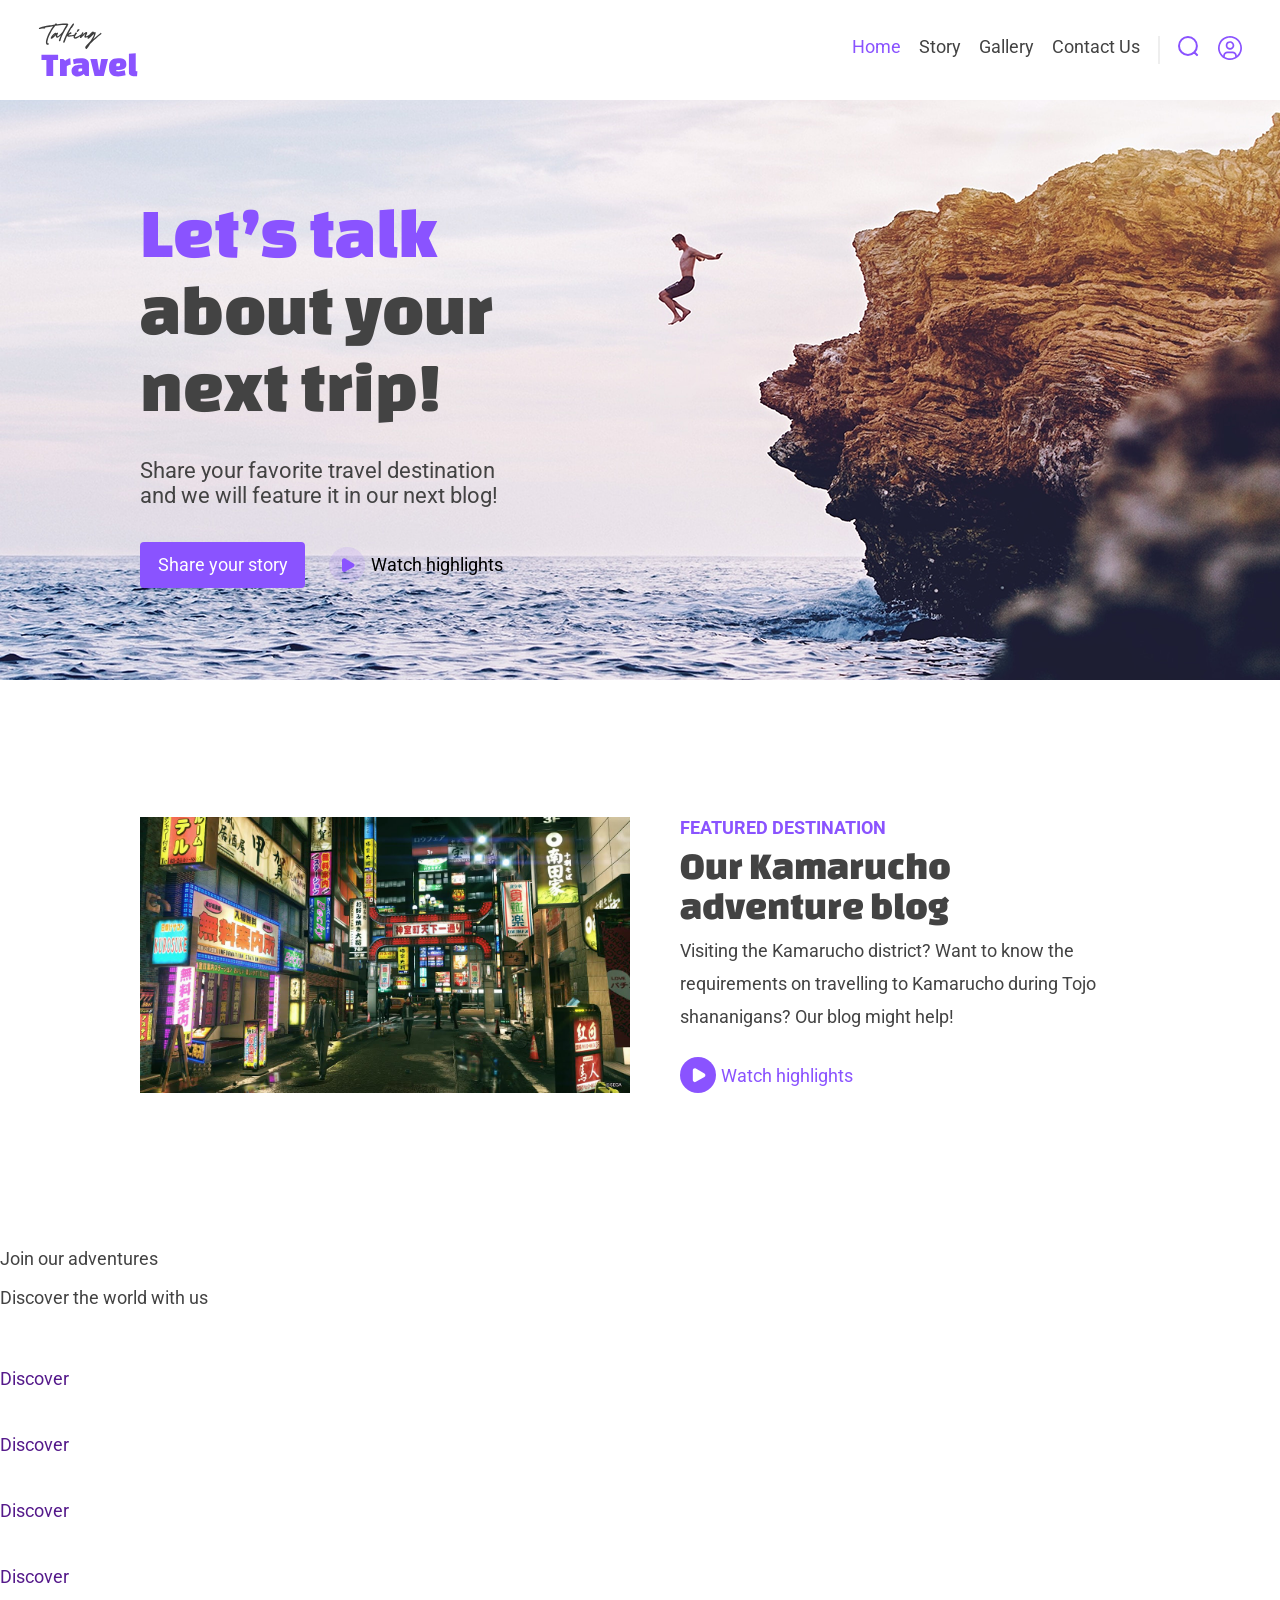
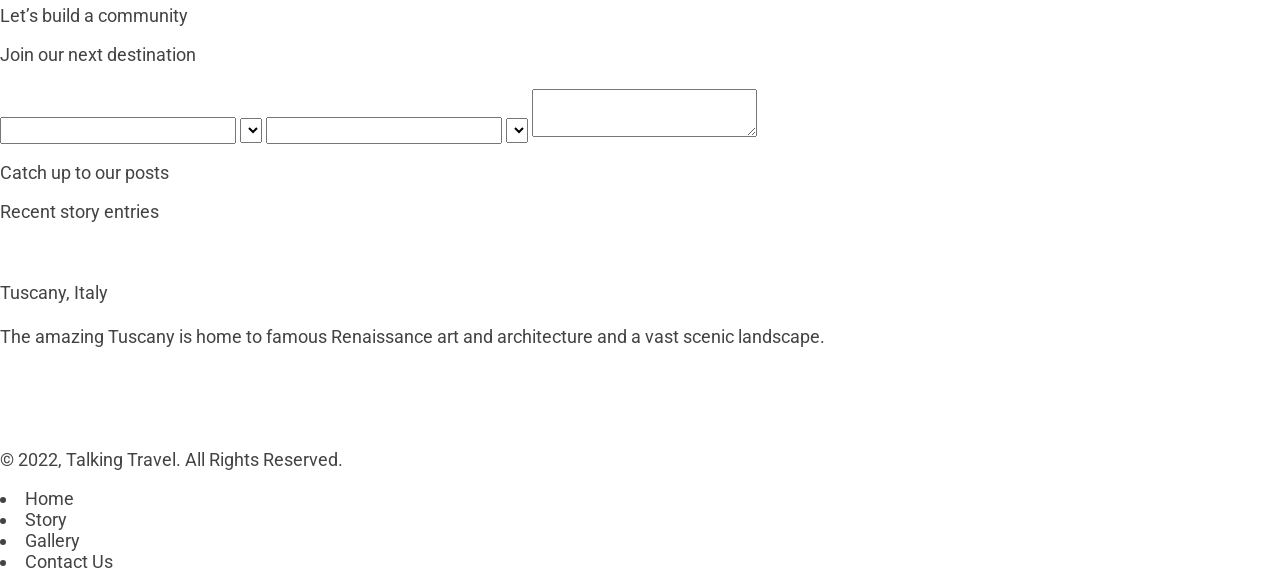
==== Pages/Home/Index.html @ f7076845 "Стилизация блока Featured Destination" ====
<!DOCTYPE html>
<html lang="ru">
<head>
    <meta charset="UTF-8">
    <meta name="viewport" content="width=device-width, initial-scale=1.0">
    <link rel="stylesheet" href="../../Css/fonts.css">
    <link rel="stylesheet" href="../../Css/home.css">
    <link rel="stylesheet" href="../../Css/ui_kit.css">
    <title>Talking Travel</title>
</head>
<body>
    <header class="main_menu">
        <a href="Index.html" class="logo">
            <img src="../../Assets/Img/Header Logo.svg">
        </a>
        <nav>
            <li data-current-page="true"><a>Home</a></li>
            <li><a>Story</a></li>
            <li><a>Gallery</a></li>
            <li><a>Contact Us</a></li>
            <li class="separator"></li>
            <li>
                <a href="">
                    <img src="../../Assets/Img/Header Search Icon.svg">
                </a>
                
            </li>
            <li>
                <a href="">
                    <img src="../../Assets/Img/Header Profile.svg">
                </a>
            </li>
        </nav>
    </header>
    <main>
        <section class="hero">
            <div class="content_container">
                <h1>
                    <span>Let’s talk</span> about your next trip!
                </h1>
                <p>
                    Share your favorite travel destination and we will feature it in our next blog!
                </p>
                <div>
                    <a href="" class = "button">
                        Share your story
                    </a>
                    <a href="../Blog/Blog.html" class="watch_element">
                        <img src="../../Assets/Img/Play Light Purple.svg">
                        Watch highlights
                    </a>
                </div>
            </div>
        </section>
        <section class="information_block"> 
            <div class = "featured_destination_container">
                <img src="../../Assets/Img/Kamarucho Preview.jpg" alt="">
            </div>
            <div class="information_container">
                <div>
                    <div class="block_header">
                        <h3>Featured Destination</h3>
                        <h2>Our Kamarucho adventure blog</h2>
                    </div>
                    <p>Visiting the Kamarucho district? Want to know the requirements on travelling to Kamarucho during Tojo shananigans? Our blog might help! </p>
                </div>
                <a href="../Blog/Blog.html" class="watch_element">
                    <img src="../../Assets/Img/Play Purple.svg">
                        Watch highlights
                </a>
            </div>
        </section>
        <section>
            <h3>Join our adventures</h3>
            <h2>Discover the world with us</h2>
            <div class="discover_cards_section">
                <div class="discover_card">
                    <img src="" alt="">
                    <h4></h4>
                    <a href="">Discover</a>
                </div>
                <div class="discover_card">
                    <img src="" alt="">
                    <h4></h4>
                    <a href="">Discover</a>
                </div>
                <div class="discover_card">
                    <img src="" alt="">
                    <h4></h4>
                    <a href="">Discover</a>
                </div>
                <div class="discover_card">
                    <img src="" alt="">
                    <h4></h4>
                    <a href="">Discover</a>
                </div>
            </div>
        </section>
        <section>
            <h3>Let’s build a community</h3>
            <h2>Join our next destination</h2>
            <form>
                <h4></h4>
                <p></p>
                <input type="text" name="" id="">
                <select name="" id="">
                    <option value=""></option>
                    <option value=""></option>
                    <option value=""></option>
                    <option value=""></option>
                </select>
                <input type="text" name="" id="">
                <select name="" id="">
                    <option value=""></option>
                    <option value=""></option>
                    <option value=""></option>
                    <option value=""></option>
                </select>
                <textarea name="" id=""></textarea>
            </form>
        </section>
        <section>
            <h3>Catch up to our posts</h3>
            <h2>Recent story entries</h2>
            <div>
                <img src="" alt="">
                <div>
                    <div>
                        <h4>Tuscany, Italy</h4>
                        <p>The amazing Tuscany is home to famous Renaissance art and architecture and a vast scenic landscape.</p>
                    </div>
                    <img src="" alt="">
                </div>
            </div>
            <div>
                <img src="" alt="">
                <div>
                    <h4></h4>
                    <p></p>
                </div>
                <div>
                    <h4></h4>
                    <p></p>
                </div>
                <div>
                    <h4></h4>
                    <p></p>
                </div>
                <div>
                    <h4></h4>
                    <p></p>
                </div>
            </div>
        </section>
    </main>
    <footer>
        <p>
            © 2022, Talking Travel. All Rights Reserved.
        </p>
        <nav>
            <li><a>Home</a></li>
            <li><a>Story</a></li>
            <li><a>Gallery</a></li>
            <li><a>Contact Us</a></li>
        </nav>
    </footer>
</body>
</html>
---- Css/fonts.css ----
:root{
    --base-text-size: 1rem;
    --menu-text-size: 0.875rem;
    --hero-big-text-size: 4rem;
    --hero-small-text-size: 1.2rem;
    --big-headers-text-size: 2.16rem;
    --primary-color: #8A53FF;
    --secondary-color: #42277e;
    --text-color: #434343;
}

@font-face {
    font-family: RobotoBold;
    src: url("../Assets/Fonts/Roboto-Bold.ttf");
}

@font-face {
    font-family: Roboto;
    src: url("../Assets/Fonts/Roboto-Regular.ttf");
}

@font-face {
    font-family: ChangaOne;
    src: url("../Assets/Fonts/ChangaOne-Regular.ttf");
}

html{
    font-size: 18px;
    color: var(--text-color)
}

a{
    text-decoration: none;
}

body{
    margin: 0px;
    display: flex;
    flex-direction: column;
    justify-content: center;
}

img{
    border-radius: 8px;
}

*{
    @import url('https://fonts.googleapis.com/css2?family=Roboto:ital,wght@0,100..900;1,100..900&display=swap');
    box-sizing: border-box;
    font-family: Roboto, sans-serif;
    font-weight: 400;
    font-size: var(--base-text-size);
    letter-spacing: 0%;
}

.main_menu{
    font-size: var(--menu-text-size);
    nav {
        li a:hover{
            color:var(--dark-violet-color);
        }
        li[data-current-page="true"]{
            color: var(--primary-color);
        }
    }
}

.block_header{
    text-align: center;
    h3{
        font-family: RobotoBold;
        font-weight: 700;
        color: var(--primary-color);
        margin: 0px;
        text-transform: uppercase;
        letter-spacing: 6%;
    }
    h2{
        font-family: ChangaOne;
        font-size: var(--big-headers-text-size);
        margin: 0px;
        line-height: 40px;
    }
}

.information_container{
    .block_header{
        text-align: left;        
    }
    p{
        line-height: 33px;
        margin: 0px;
    }
}

.hero .content_container{
    h1, h1 span {
        font-family: ChangaOne;
        font-size: var(--hero-big-text-size);
        span{
            color:var(--primary-color);
        }
    }
    p{
        font-size: var(--hero-small-text-size);
    }
}
---- Css/home.css ----
.hero{
    background-image: url("../Assets/Img/hero background image.png");
    background-size: cover;

    .content_container{
        display: flex;
        flex-direction: column;
        justify-content: center;
        height: 580px;
        padding: 40px 120px 40px 140px;
        width: 50%;
        gap: 34px;
        h1, p, div{
            margin: 0px;
        }
        div{
            display: flex;
            flex-direction: row;
            gap: 24px;       
        }
    }
}

.information_block{
    padding: 107px 140px;
    display:  grid;
    grid-template-columns: repeat(2, 1fr);
    gap: 20px;
}

.featured_destination_container{
    img{
        width: 100%;
        height: 100%;
        object-fit: contain;
    }
}

.information_container{
    display: flex;
    flex-direction: column;
    padding: 30px;
    gap: 24px;
    div{
        display: flex;
        flex-direction: column;
        gap: 8px;
    }
}
---- Css/ui_kit.css ----
.button {
    display:flex;
    align-items: center;
    background-color: #8A53FF;
    color: #FFFFFF;
    border-radius: 4px;
    width: 165px;
    justify-content: center;
    height: 46px;
}

.main_menu{
    display: flex; 
    flex-direction: row;
    justify-content: space-between;
    align-items: center;
    padding: 2vh 3vw;

    .logo{
        display: flex; 
        flex-direction: column;
    }

    nav{
        display: flex; 
        flex-direction: row;
        gap: 18px;
        list-style-type: none;

        .separator{
            border: 1px solid #EEEEEE;
        }

        li a:hover{
            cursor: pointer;
        }

    }
}

.watch_element{
    display: flex;
    flex-direction: row;
    align-items: center;
    gap: 5px;
    color: black;     
}
.information_container{
    .watch_element{
        color: #8A53FF;
    }
}
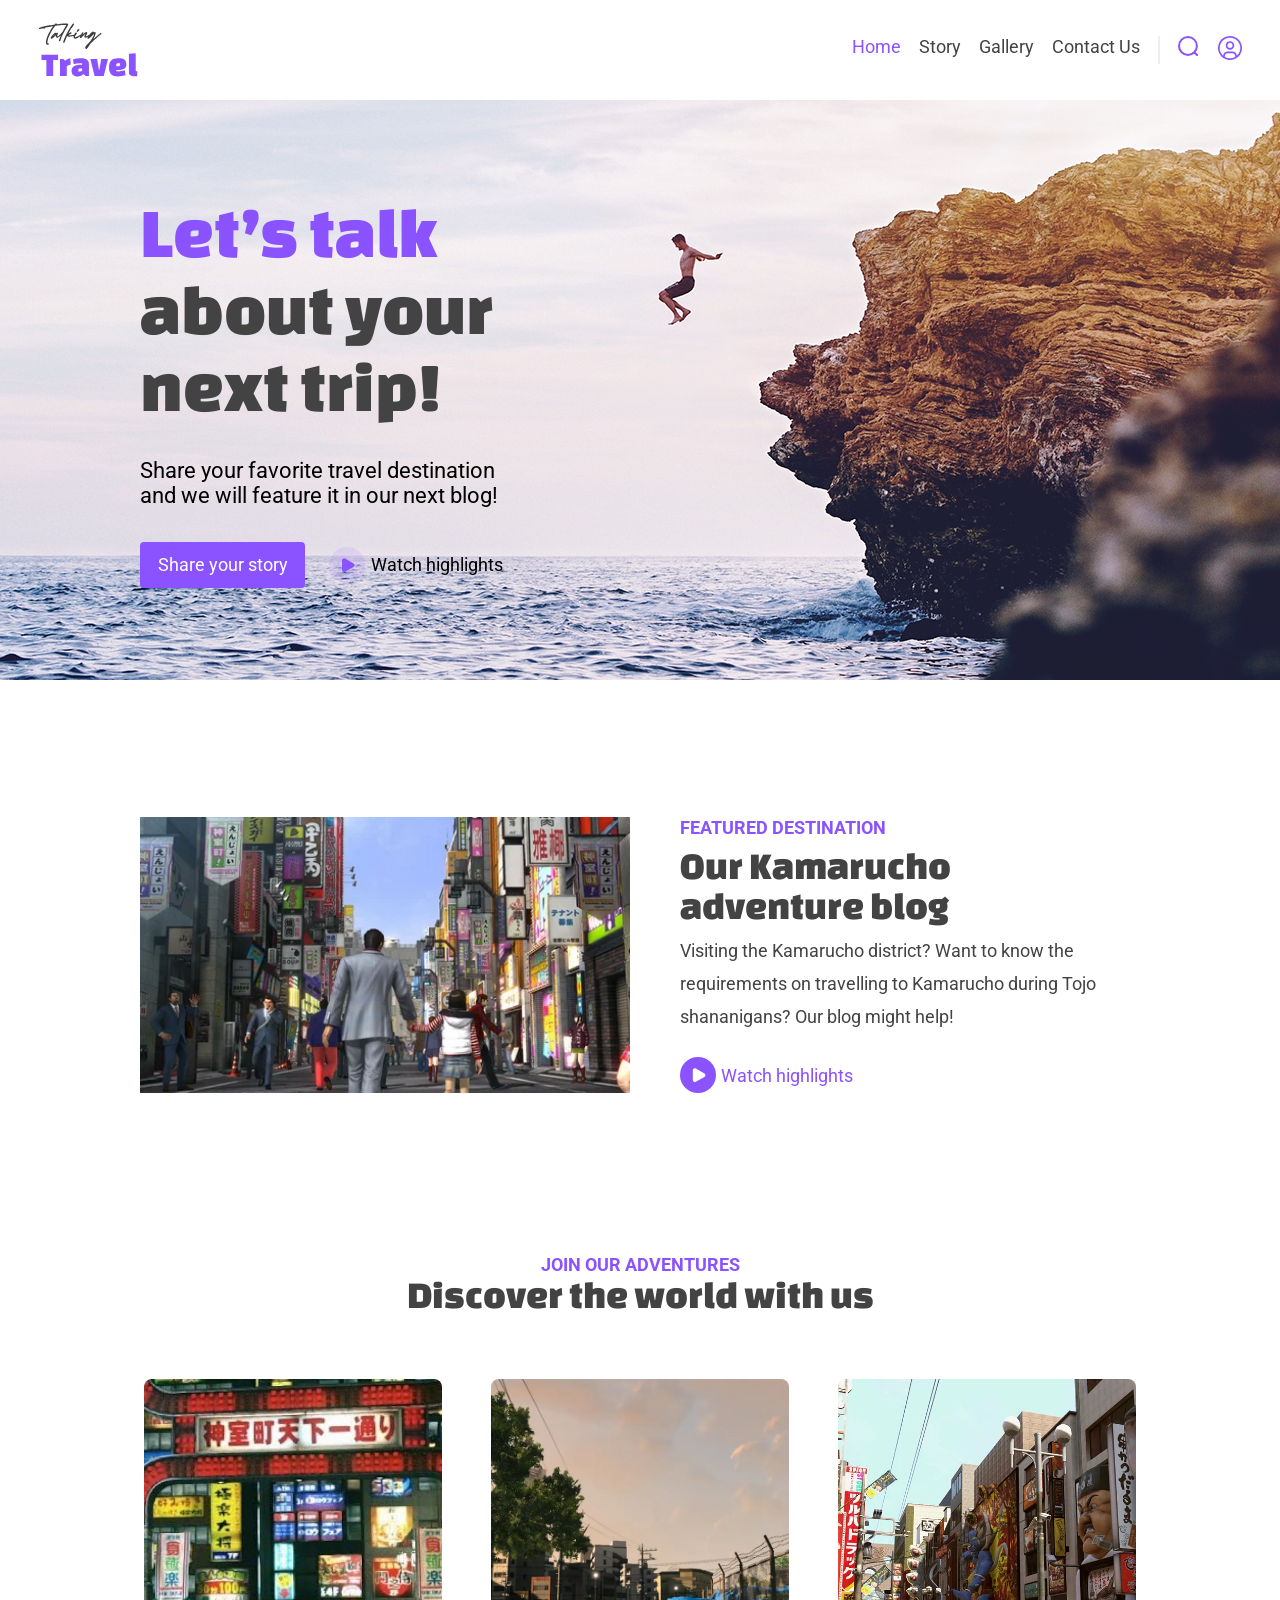
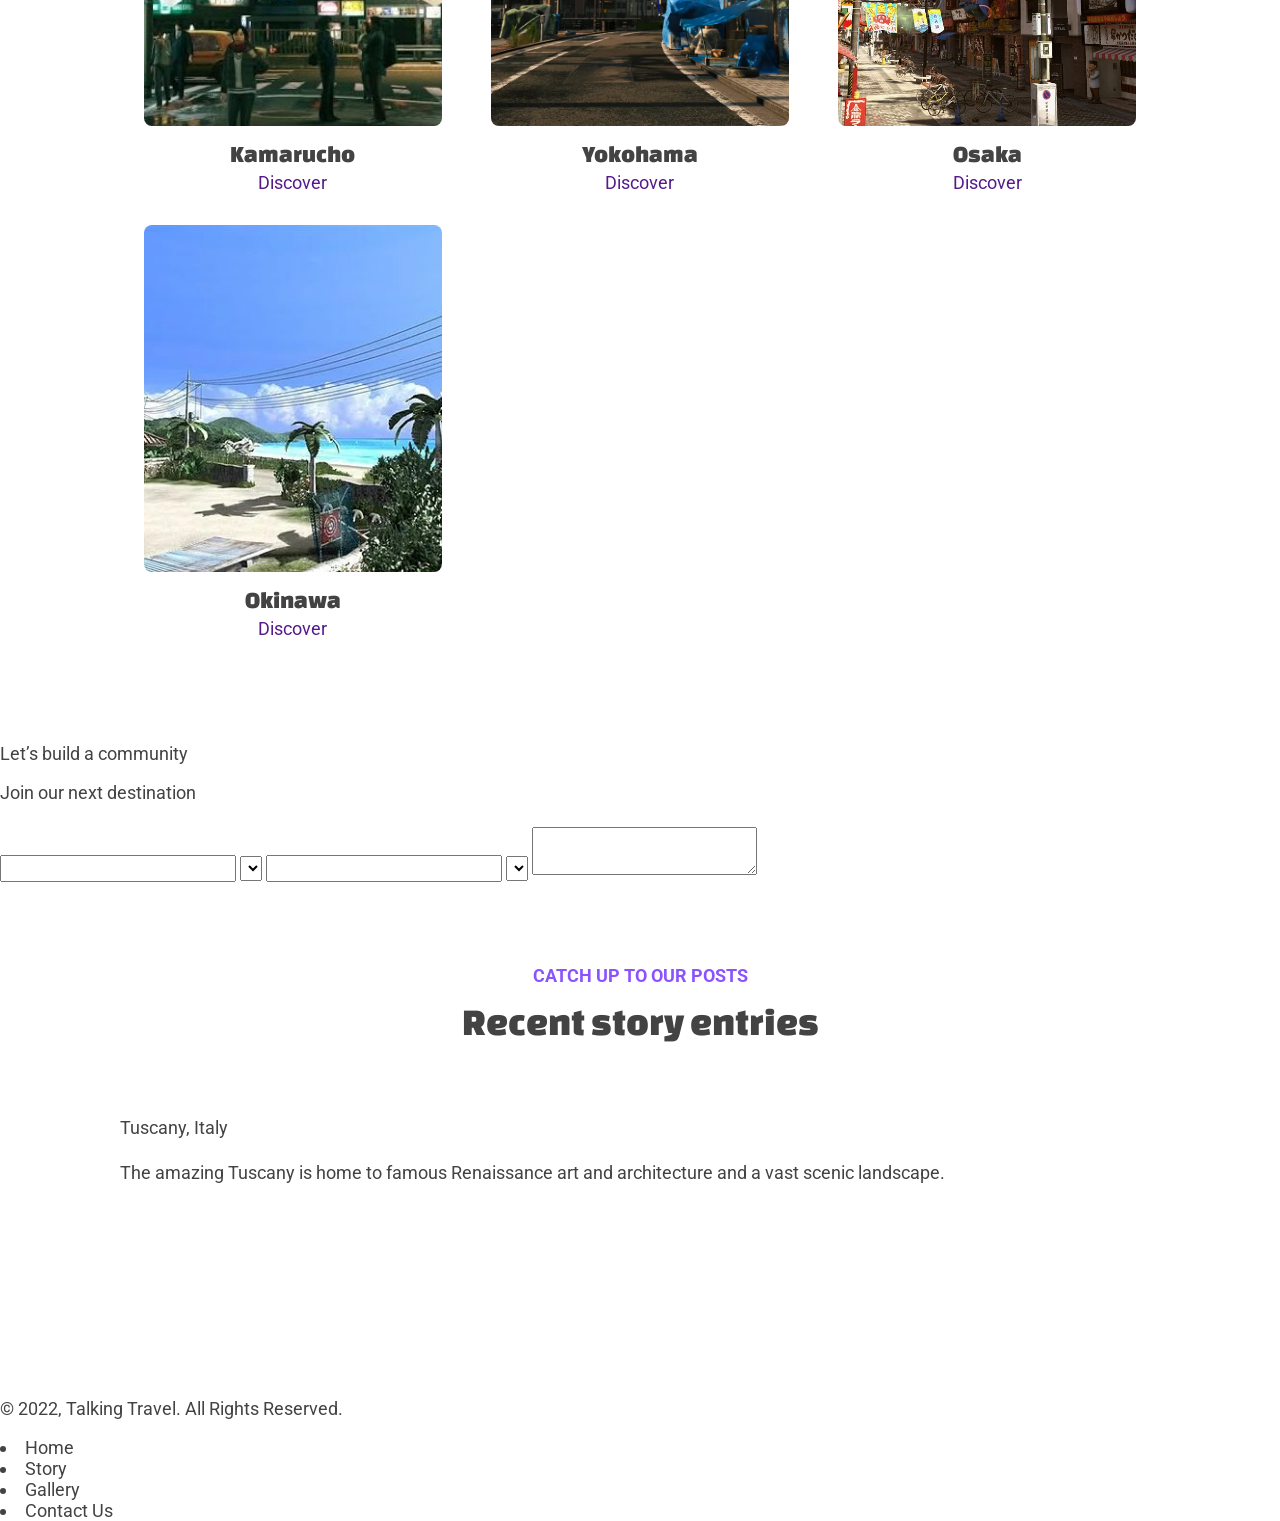
==== commit 90a313c0: "Стилизация блока Discover World" ====
--- a/Pages/Home/Index.html
+++ b/Pages/Home/Index.html
@@ -52,9 +52,9 @@
                 </div>
             </div>
         </section>
-        <section class="information_block"> 
+        <section class="featured_destination_block"> 
             <div class = "featured_destination_container">
-                <img src="../../Assets/Img/Kamarucho Preview.jpg" alt="">
+                <img src="../../Assets/Img/Kamarucho Preview.webp" alt="">
             </div>
             <div class="information_container">
                 <div>
@@ -70,29 +70,40 @@
                 </a>
             </div>
         </section>
-        <section>
-            <h3>Join our adventures</h3>
-            <h2>Discover the world with us</h2>
+        <section class="discover_world">
+            <div class="block_header">
+                <h3>Join our adventures</h3>
+                <h2>Discover the world with us</h2>
+            </div>
+            
             <div class="discover_cards_section">
                 <div class="discover_card">
-                    <img src="" alt="">
-                    <h4></h4>
-                    <a href="">Discover</a>
+                    <img src="../../Assets/Img/Kamarucho Card.jpg" alt="Kamarucho Photo">
+                    <div>
+                        <h4>Kamarucho</h4>
+                        <a href="">Discover</a>
+                    </div>
                 </div>
                 <div class="discover_card">
-                    <img src="" alt="">
-                    <h4></h4>
-                    <a href="">Discover</a>
+                    <img src="../../Assets/Img/Yokohama Card.webp" alt="Yokohama Photo">
+                    <div>
+                        <h4>Yokohama</h4>
+                        <a href="">Discover</a>
+                    </div>
                 </div>
                 <div class="discover_card">
-                    <img src="" alt="">
-                    <h4></h4>
-                    <a href="">Discover</a>
+                    <img src="../../Assets/Img/Osaka Card.webp" alt="Osaka Photo">
+                    <div>
+                        <h4>Osaka</h4>
+                        <a href="">Discover</a>
+                    </div>
                 </div>
                 <div class="discover_card">
-                    <img src="" alt="">
-                    <h4></h4>
-                    <a href="">Discover</a>
+                    <img src="../../Assets/Img/Okinawa Card.webp" alt="Okinawa Photo">
+                    <div>
+                        <h4>Okinawa</h4>
+                        <a href="">Discover</a>
+                    </div>
                 </div>
             </div>
         </section>
@@ -119,10 +130,12 @@
                 <textarea name="" id=""></textarea>
             </form>
         </section>
-        <section>
-            <h3>Catch up to our posts</h3>
-            <h2>Recent story entries</h2>
-            <div>
+        <section class="recent_story">
+            <div class="block_header">
+                <h3>Catch up to our posts</h3>
+                <h2>Recent story entries</h2>
+            </div>
+            <div class="big_recent_story_card">
                 <img src="" alt="">
                 <div>
                     <div>
--- a/Css/fonts.css
+++ b/Css/fonts.css
@@ -4,9 +4,12 @@
     --hero-big-text-size: 4rem;
     --hero-small-text-size: 1.2rem;
     --big-headers-text-size: 2.16rem;
+    --discovery-card-header-size: 1.33rem;
+    --discovery-card-discover-size: 0.875rem;
     --primary-color: #8A53FF;
     --secondary-color: #42277e;
     --text-color: #434343;
+    --accent-text-color: #000000;
 }
 
 @font-face {
@@ -65,7 +68,16 @@
     }
 }
 
+.content_container{
+    p{
+        color: var(--accent-text-color);
+        font-size: var(--hero-small-text-size);
+    }
+}
+
 .block_header{
+    display: flex;
+    flex-direction: column;
     text-align: center;
     h3{
         font-family: RobotoBold;
@@ -93,6 +105,12 @@
     }
 }
 
+.recent_story{
+    .block_header{
+        gap: 16px;
+    }
+}
+
 .hero .content_container{
     h1, h1 span {
         font-family: ChangaOne;
@@ -104,4 +122,21 @@
     p{
         font-size: var(--hero-small-text-size);
     }
+}
+
+.discover_card{
+    text-align: center;
+    h4{
+        font-family: ChangaOne;
+        font-size: var(--discovery-card-header-size);
+        line-height: 36px;
+        font-weight: 400;
+        margin: 0px;
+    }
+    p{
+        font-family: Roboto;
+        font-size: var(--discovery-card-discover-size);
+        color: var(var(--primary-color));
+        margin: 0px;
+    }
 }
--- a/Css/home.css
+++ b/Css/home.css
@@ -21,10 +21,10 @@
     }
 }
 
-.information_block{
+.featured_destination_block{
     padding: 107px 140px;
     display:  grid;
-    grid-template-columns: repeat(2, 1fr);
+    grid-template-columns: repeat(auto-fit, minmax(400px, 1fr));;
     gap: 20px;
 }
 
@@ -46,4 +46,37 @@
         flex-direction: column;
         gap: 8px;
     }
+}
+
+.discover_world{
+    padding: 24px 119px 70px 119px; 
+    display: flex;
+    flex-direction: column;
+    gap: 48px;
+}
+.discover_cards_section{
+    display: grid;
+    grid-template-columns: repeat(auto-fit, minmax(320px, 1fr));
+
+}
+
+.discover_card{
+    padding: 16px;
+    display: flex;
+    flex-direction: column;
+    justify-content: center;
+    align-items: center;
+    gap: 10px;
+    img{
+        width: max(298px);
+        height: max(347px);
+        object-fit: cover;
+    }
+}
+
+.recent_story{
+    padding: 83px 120px;
+    display: flex;
+    flex-direction: column;
+    gap: 30px;
 }
--- a/Css/ui_kit.css
+++ b/Css/ui_kit.css
@@ -45,6 +45,7 @@
     gap: 5px;
     color: black;     
 }
+
 .information_container{
     .watch_element{
         color: #8A53FF;
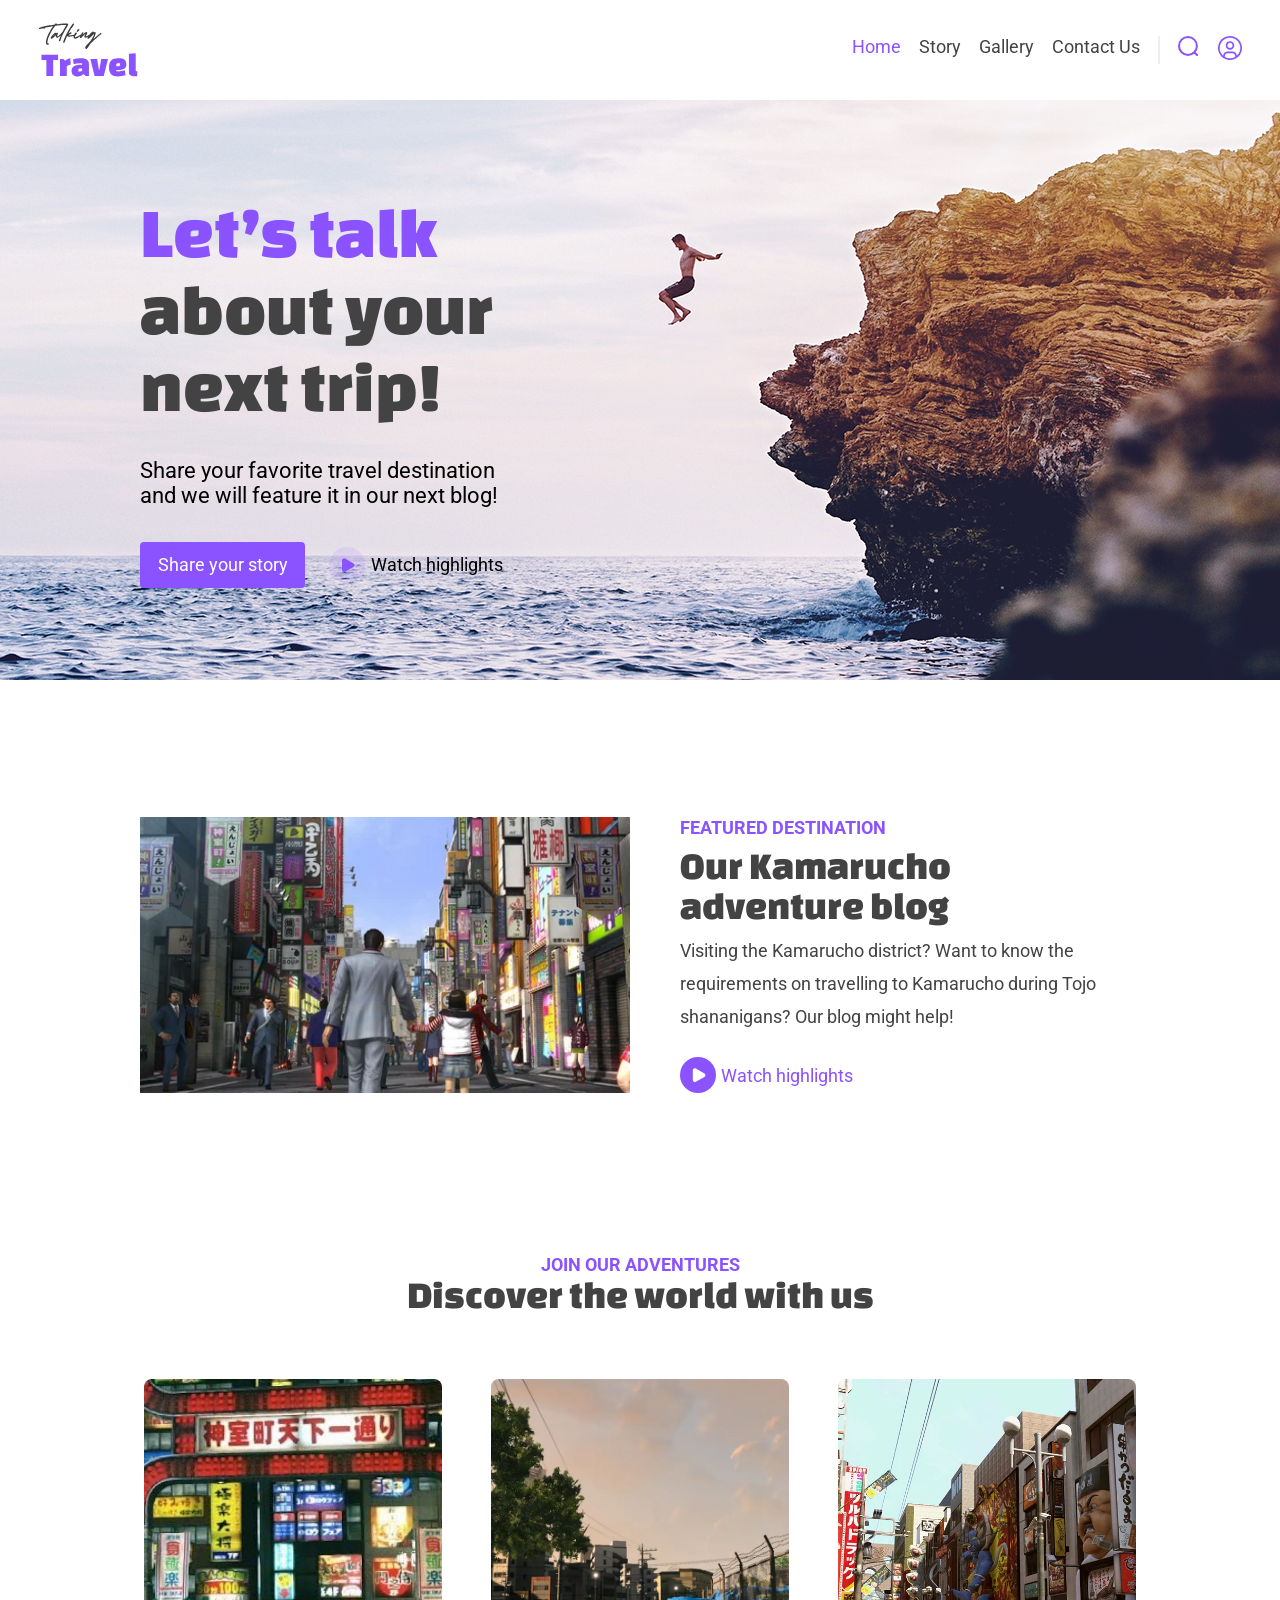
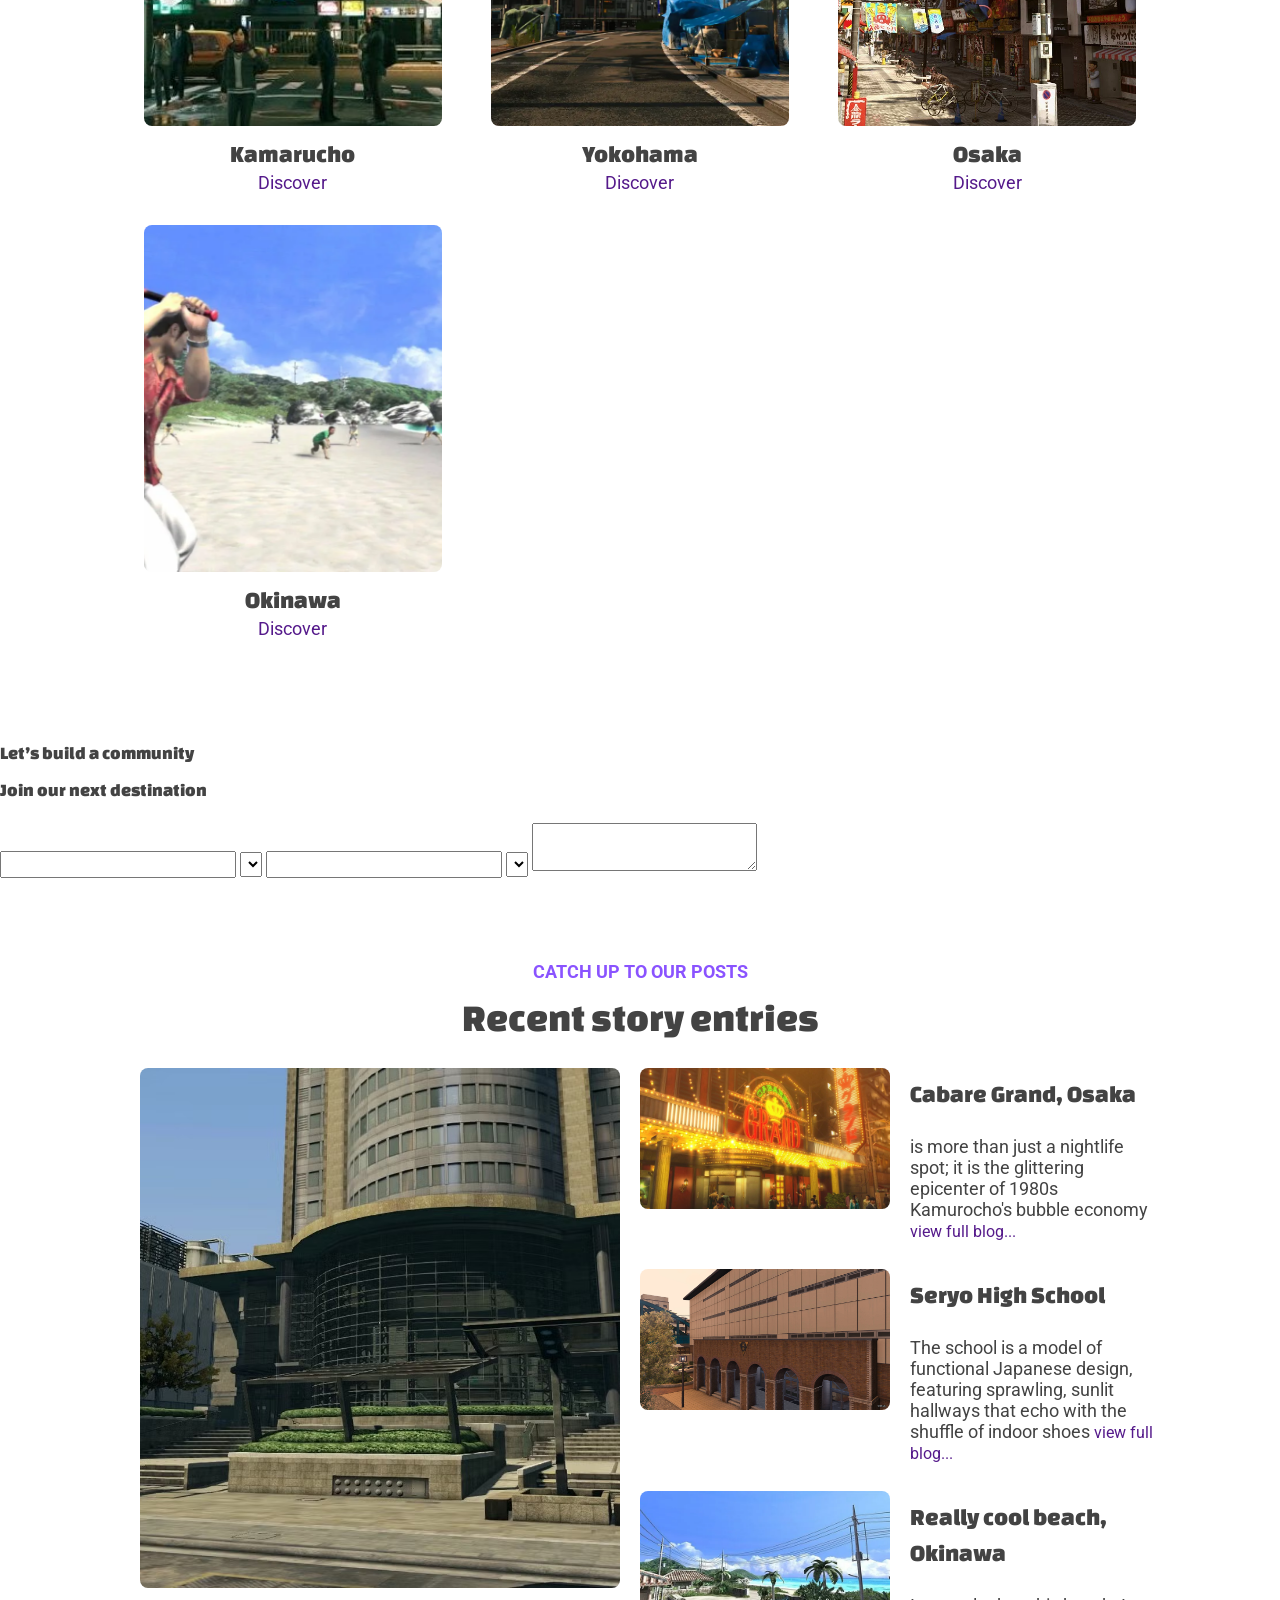
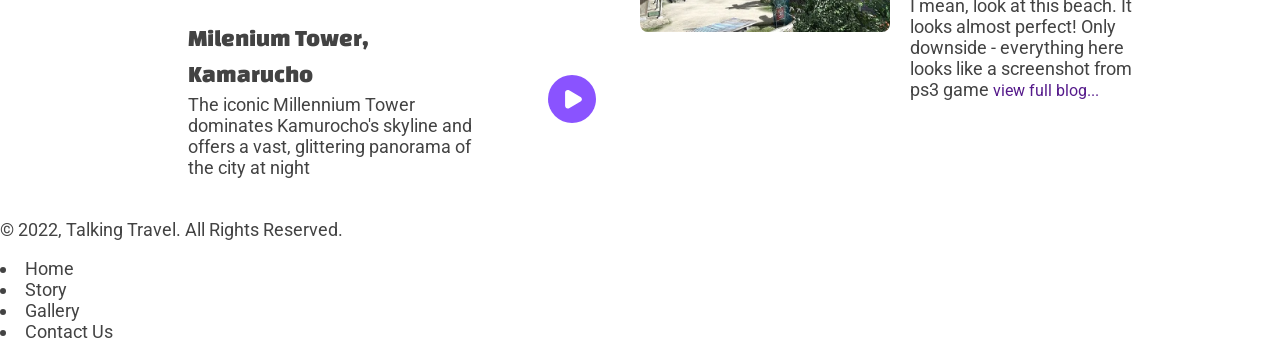
==== commit bc9db4b1: "Стилизация блока Recent Story" ====
--- a/Pages/Home/Index.html
+++ b/Pages/Home/Index.html
@@ -77,28 +77,28 @@
             </div>
             
             <div class="discover_cards_section">
-                <div class="discover_card">
+                <div class="discover_card card_desription">
                     <img src="../../Assets/Img/Kamarucho Card.jpg" alt="Kamarucho Photo">
                     <div>
                         <h4>Kamarucho</h4>
                         <a href="">Discover</a>
                     </div>
                 </div>
-                <div class="discover_card">
+                <div class="discover_card card_desription">
                     <img src="../../Assets/Img/Yokohama Card.webp" alt="Yokohama Photo">
                     <div>
                         <h4>Yokohama</h4>
                         <a href="">Discover</a>
                     </div>
                 </div>
-                <div class="discover_card">
+                <div class="discover_card card_desription">
                     <img src="../../Assets/Img/Osaka Card.webp" alt="Osaka Photo">
                     <div>
                         <h4>Osaka</h4>
                         <a href="">Discover</a>
                     </div>
                 </div>
-                <div class="discover_card">
+                <div class="discover_card card_desription">
                     <img src="../../Assets/Img/Okinawa Card.webp" alt="Okinawa Photo">
                     <div>
                         <h4>Okinawa</h4>
@@ -135,33 +135,39 @@
                 <h3>Catch up to our posts</h3>
                 <h2>Recent story entries</h2>
             </div>
-            <div class="big_recent_story_card">
-                <img src="" alt="">
-                <div>
+            <div class="recent_story_container">
+                <div class="big_recent_story_card">
+                    <img src="../../Assets/Img/Millenium-Tower Story Card.avif" alt="">
                     <div>
-                        <h4>Tuscany, Italy</h4>
-                        <p>The amazing Tuscany is home to famous Renaissance art and architecture and a vast scenic landscape.</p>
+                        <div class="card_desription">
+                            <h4>Milenium Tower, Kamarucho</h4>
+                            <p>The iconic Millennium Tower dominates Kamurocho's skyline and offers a vast, glittering panorama of the city at night</p>
+                        </div>
+                        <img src="../../Assets/Img/Play Purple.svg" alt="">
                     </div>
-                    <img src="" alt="">
                 </div>
-            </div>
-            <div>
-                <img src="" alt="">
-                <div>
-                    <h4></h4>
-                    <p></p>
-                </div>
-                <div>
-                    <h4></h4>
-                    <p></p>
-                </div>
-                <div>
-                    <h4></h4>
-                    <p></p>
-                </div>
-                <div>
-                    <h4></h4>
-                    <p></p>
+                <div class="recent_story_list">
+                    <div class="recent_story_card">
+                        <img src="../../Assets/Img/Grand Story Card.jpg" alt="">
+                        <div class="card_desription">
+                            <h4>Cabare Grand, Osaka</h4>
+                            <p>is more than just a nightlife spot; it is the glittering epicenter of 1980s Kamurocho's bubble economy <a href="">view full blog...</a></p>
+                        </div>
+                    </div>
+                    <div class="recent_story_card">
+                        <img src="../../Assets/Img/Seryo High School Story Card.jpg" alt="">
+                        <div class="card_desription">
+                            <h4>Seryo High School</h4>
+                            <p>The school is a model of functional Japanese design, featuring sprawling, sunlit hallways that echo with the shuffle of indoor shoes <a href="">view full blog...</a></p>
+                        </div>
+                    </div>
+                    <div class="recent_story_card">
+                        <img src="../../Assets/Img/Okinawa  Story Card.webp" alt="">
+                        <div class="card_desription">
+                            <h4>Really cool beach, Okinawa</h4>
+                            <p>I mean, look at this beach. It looks almost perfect! Only downside - everything here looks like a screenshot from ps3 game <a href="">view full blog...</a></p>
+                        </div>
+                    </div>
                 </div>
             </div>
         </section>
--- a/Css/fonts.css
+++ b/Css/fonts.css
@@ -6,6 +6,8 @@
     --big-headers-text-size: 2.16rem;
     --discovery-card-header-size: 1.33rem;
     --discovery-card-discover-size: 0.875rem;
+    --recent-story-card-header-size: 1.33rem;
+    --recent-story-card-discover-size: 0.875rem;
     --primary-color: #8A53FF;
     --secondary-color: #42277e;
     --text-color: #434343;
@@ -45,6 +47,10 @@
 
 img{
     border-radius: 8px;
+}
+
+h1,h2,h3,h4{
+    font-family: ChangaOne;
 }
 
 *{
@@ -88,7 +94,6 @@
         letter-spacing: 6%;
     }
     h2{
-        font-family: ChangaOne;
         font-size: var(--big-headers-text-size);
         margin: 0px;
         line-height: 40px;
@@ -113,9 +118,9 @@
 
 .hero .content_container{
     h1, h1 span {
-        font-family: ChangaOne;
         font-size: var(--hero-big-text-size);
         span{
+            font-family: ChangaOne;
             color:var(--primary-color);
         }
     }
@@ -126,14 +131,16 @@
 
 .discover_card{
     text-align: center;
+}
+
+.card_desription{
     h4{
-        font-family: ChangaOne;
         font-size: var(--discovery-card-header-size);
         line-height: 36px;
         font-weight: 400;
         margin: 0px;
     }
-    p{
+    p a{
         font-family: Roboto;
         font-size: var(--discovery-card-discover-size);
         color: var(var(--primary-color));
--- a/Css/home.css
+++ b/Css/home.css
@@ -24,7 +24,7 @@
 .featured_destination_block{
     padding: 107px 140px;
     display:  grid;
-    grid-template-columns: repeat(auto-fit, minmax(400px, 1fr));;
+    grid-template-columns: repeat(auto-fit, minmax(400px, 1fr));
     gap: 20px;
 }
 
@@ -79,4 +79,61 @@
     display: flex;
     flex-direction: column;
     gap: 30px;
+}
+.recent_story_container{
+    display: grid;
+    grid-template-columns: repeat(auto-fit, minmax(250px, 1fr));
+}
+
+.big_recent_story_card{
+    padding: 0px 20px;
+    height: 100%;
+    img{
+        width: 100%;
+        height: 80%;
+        object-fit: cover;
+    }
+    div{
+        display: flex;
+        gap: 28px;
+        padding: 14px 24px;
+        width: 100%;
+        align-items: center;
+        .card_desription{
+            display: flex;
+            flex-direction: column;
+            align-items: flex-start;
+            gap: 2px;
+            h4, p{
+                margin: 0px;
+            }
+        }
+        img{
+                width: 48px;
+                height: 48px;
+            }
+    }
+}
+
+.recent_story_list{
+    display: flex;
+    flex-direction: column;
+    gap: 10px;
+}
+
+.recent_story_card{
+    display: grid;
+    grid-template-columns: repeat(auto-fit, minmax(250px, 1fr));
+    padding: 10px, 11px;
+    gap: 20px;
+    img{
+        width: 100%;
+        object-fit: cover;
+    }
+    div{
+        display: flex;
+        flex-direction: column;
+        padding: 8px 0px 0px 0px;
+        gap: 6px;
+    }
 }
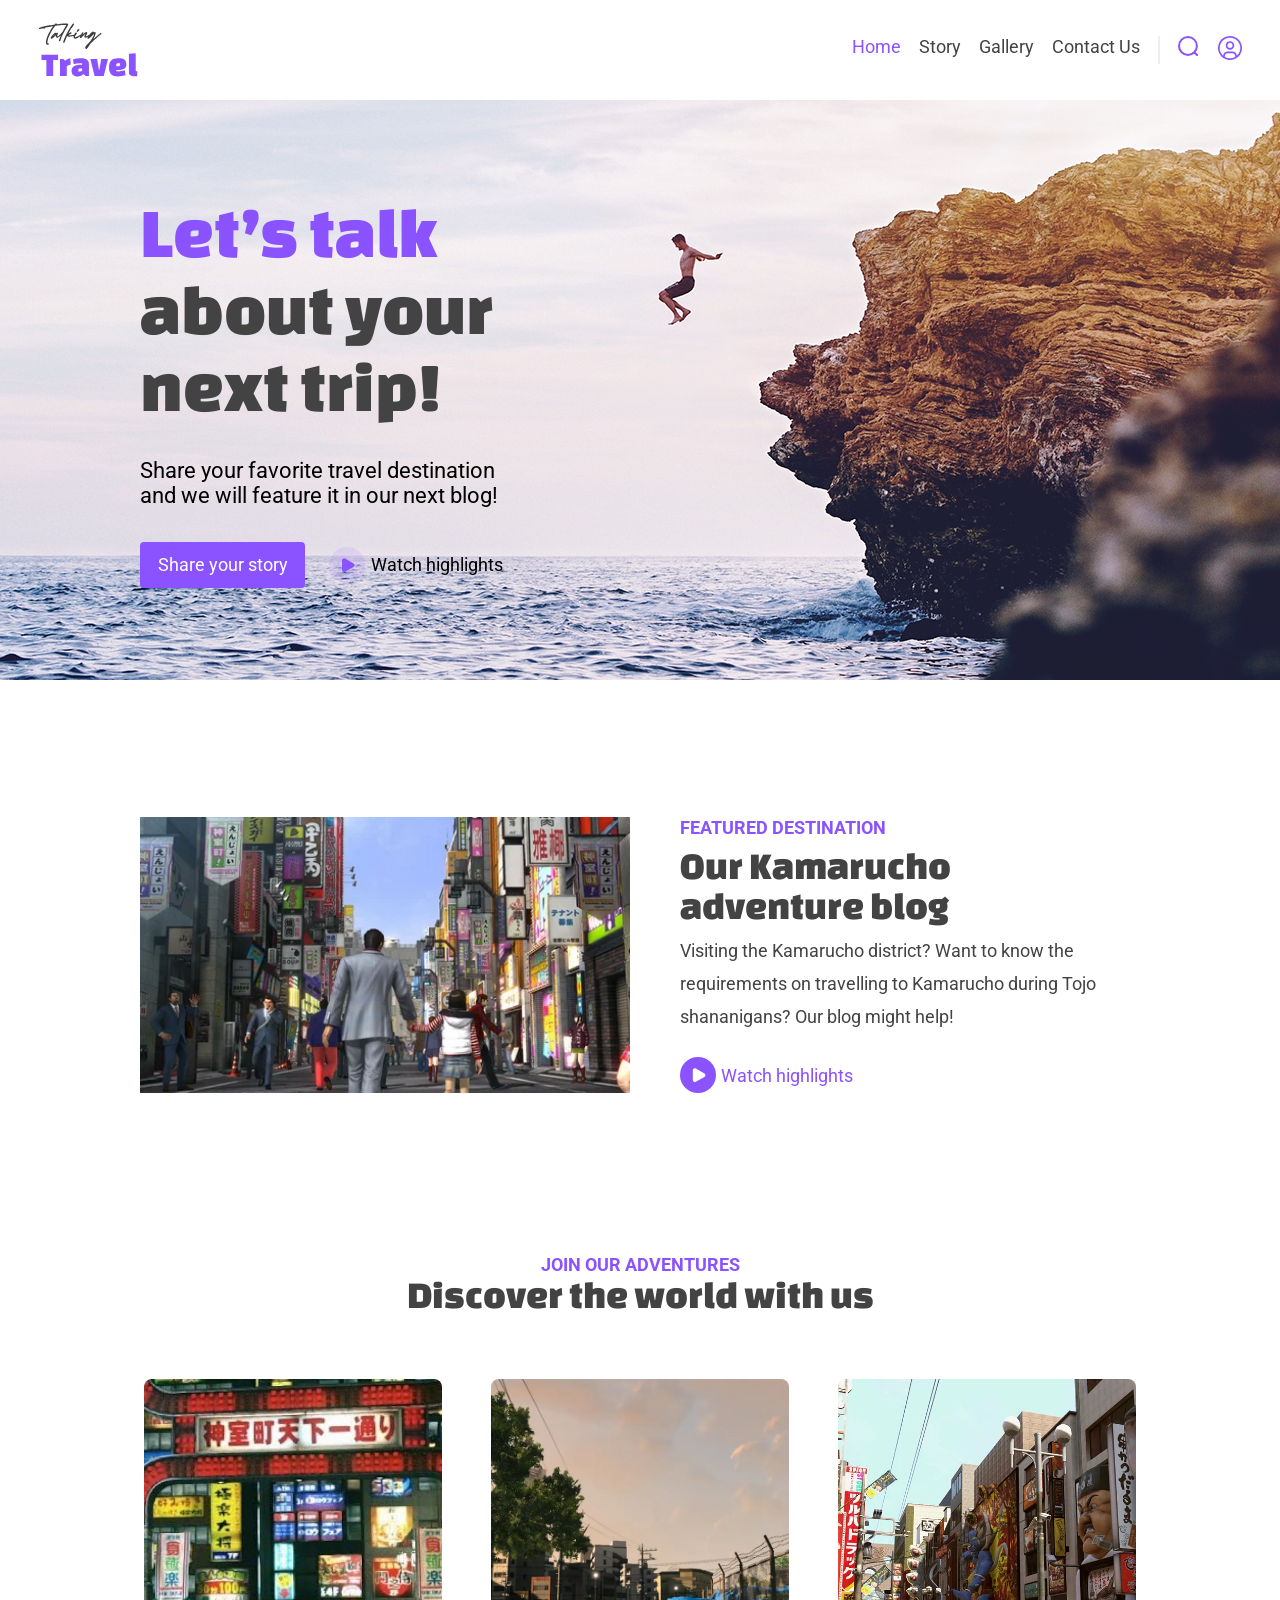
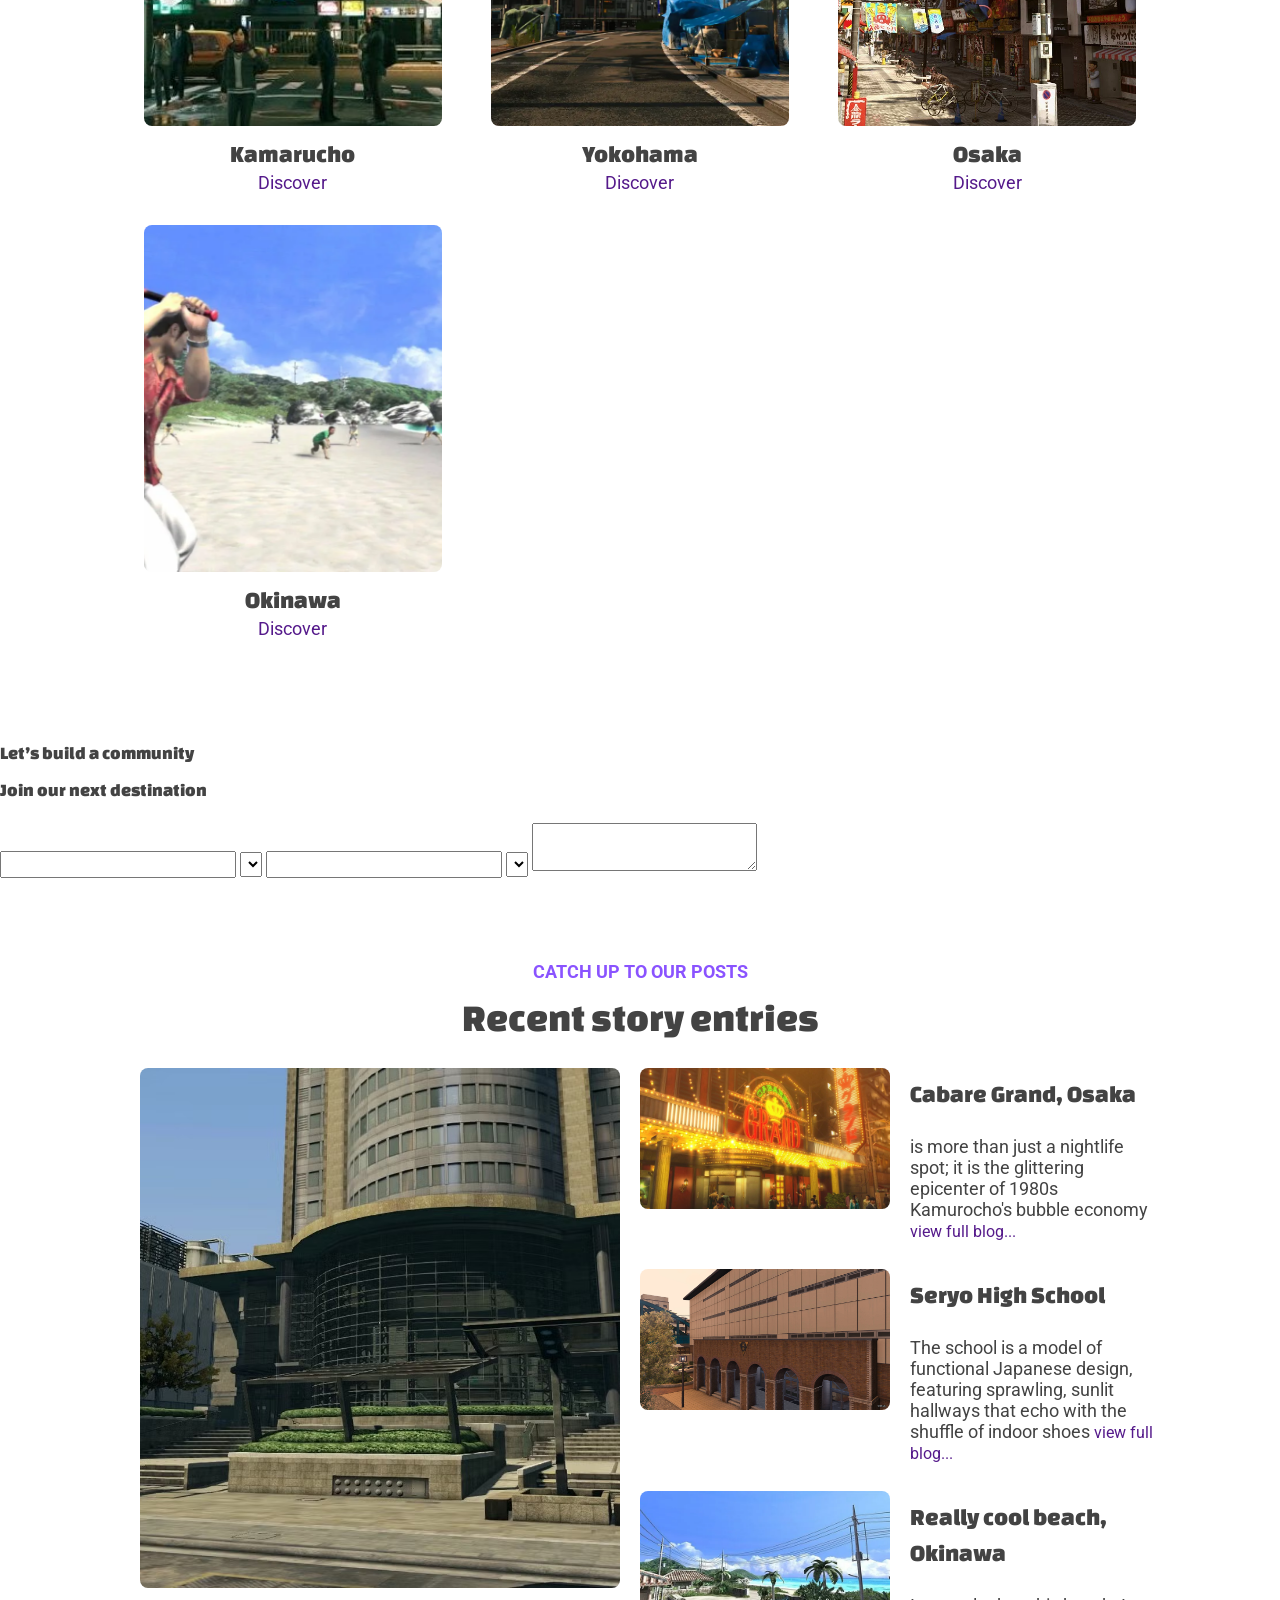
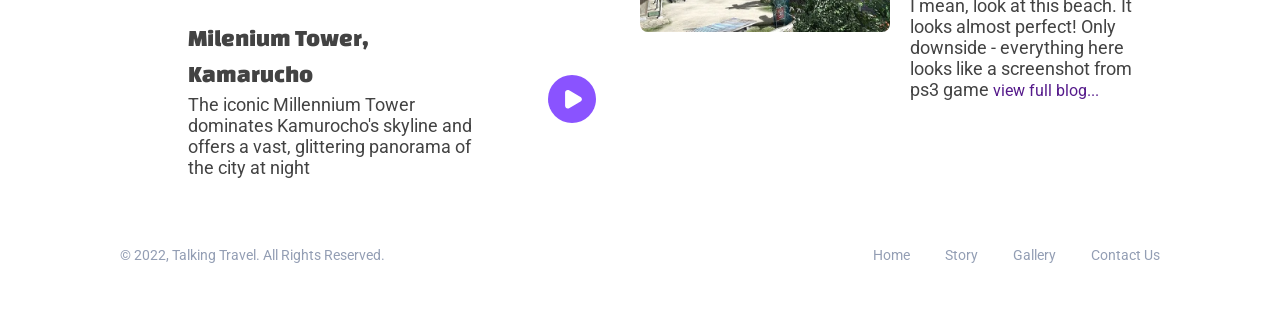
==== commit 536a4987: "Стилизация Footer Menu" ====
--- a/Pages/Home/Index.html
+++ b/Pages/Home/Index.html
@@ -172,15 +172,15 @@
             </div>
         </section>
     </main>
-    <footer>
+    <footer class="footer_menu">
         <p>
             © 2022, Talking Travel. All Rights Reserved.
         </p>
         <nav>
-            <li><a>Home</a></li>
-            <li><a>Story</a></li>
-            <li><a>Gallery</a></li>
-            <li><a>Contact Us</a></li>
+            <li><a href="">Home</a></li>
+            <li><a href="">Story</a></li>
+            <li><a href="">Gallery</a></li>
+            <li><a href="">Contact Us</a></li>
         </nav>
     </footer>
 </body>
--- a/Css/fonts.css
+++ b/Css/fonts.css
@@ -8,10 +8,12 @@
     --discovery-card-discover-size: 0.875rem;
     --recent-story-card-header-size: 1.33rem;
     --recent-story-card-discover-size: 0.875rem;
+    --footer-menu-text-size: 0.77rem;
     --primary-color: #8A53FF;
     --secondary-color: #42277e;
     --text-color: #434343;
     --accent-text-color: #000000;
+    --neutral-text-color: #939EB4;
 }
 
 @font-face {
@@ -146,4 +148,10 @@
         color: var(var(--primary-color));
         margin: 0px;
     }
+}
+
+.footer_menu *{
+    color: var(--neutral-text-color);
+    font-size: var(--footer-menu-text-size);
+    text-align: center;
 }
--- a/Css/ui_kit.css
+++ b/Css/ui_kit.css
@@ -50,4 +50,18 @@
     .watch_element{
         color: #8A53FF;
     }
+}
+
+.footer_menu{
+    list-style: none;
+    display: flex;
+    flex-direction: row;
+    padding: 32px 120px;
+    justify-content: space-between;
+    align-items: center;
+    nav{
+        display: flex;
+        flex-direction: row;
+        gap: 35px;
+    }
 }
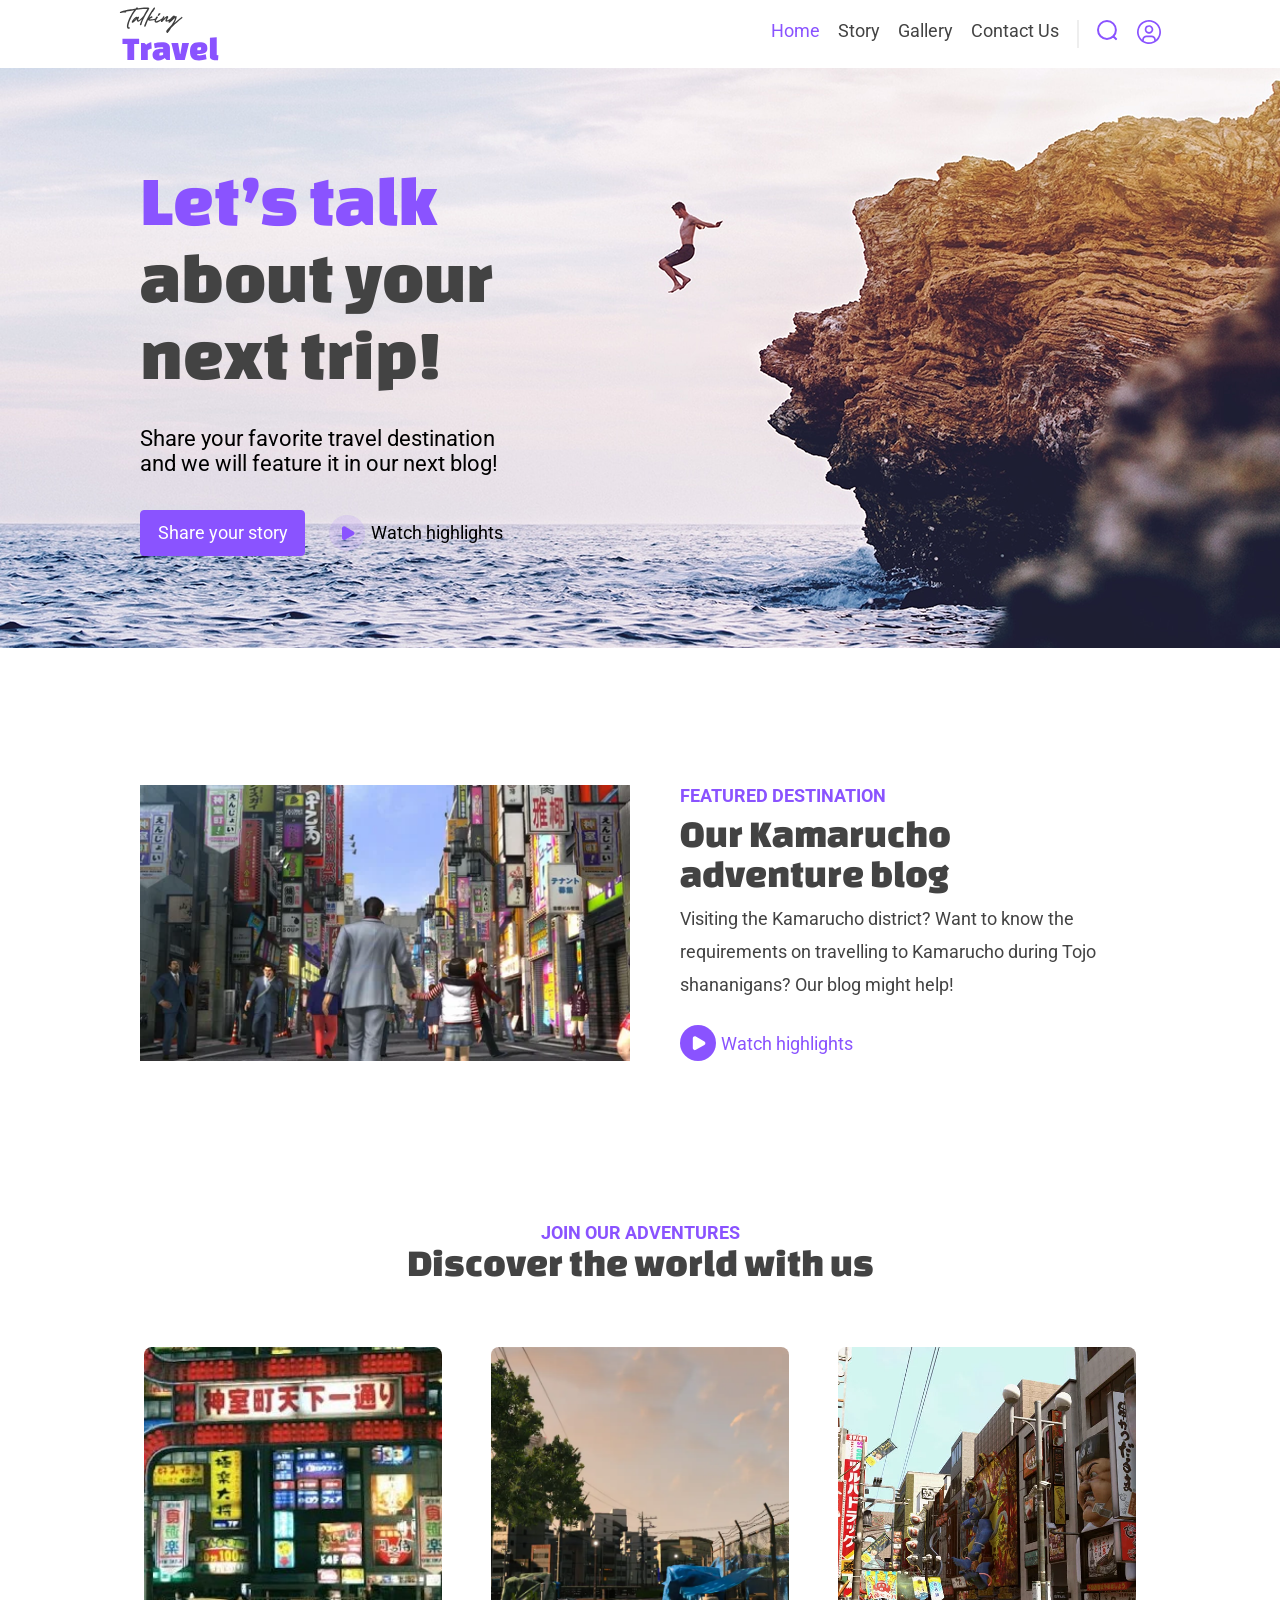
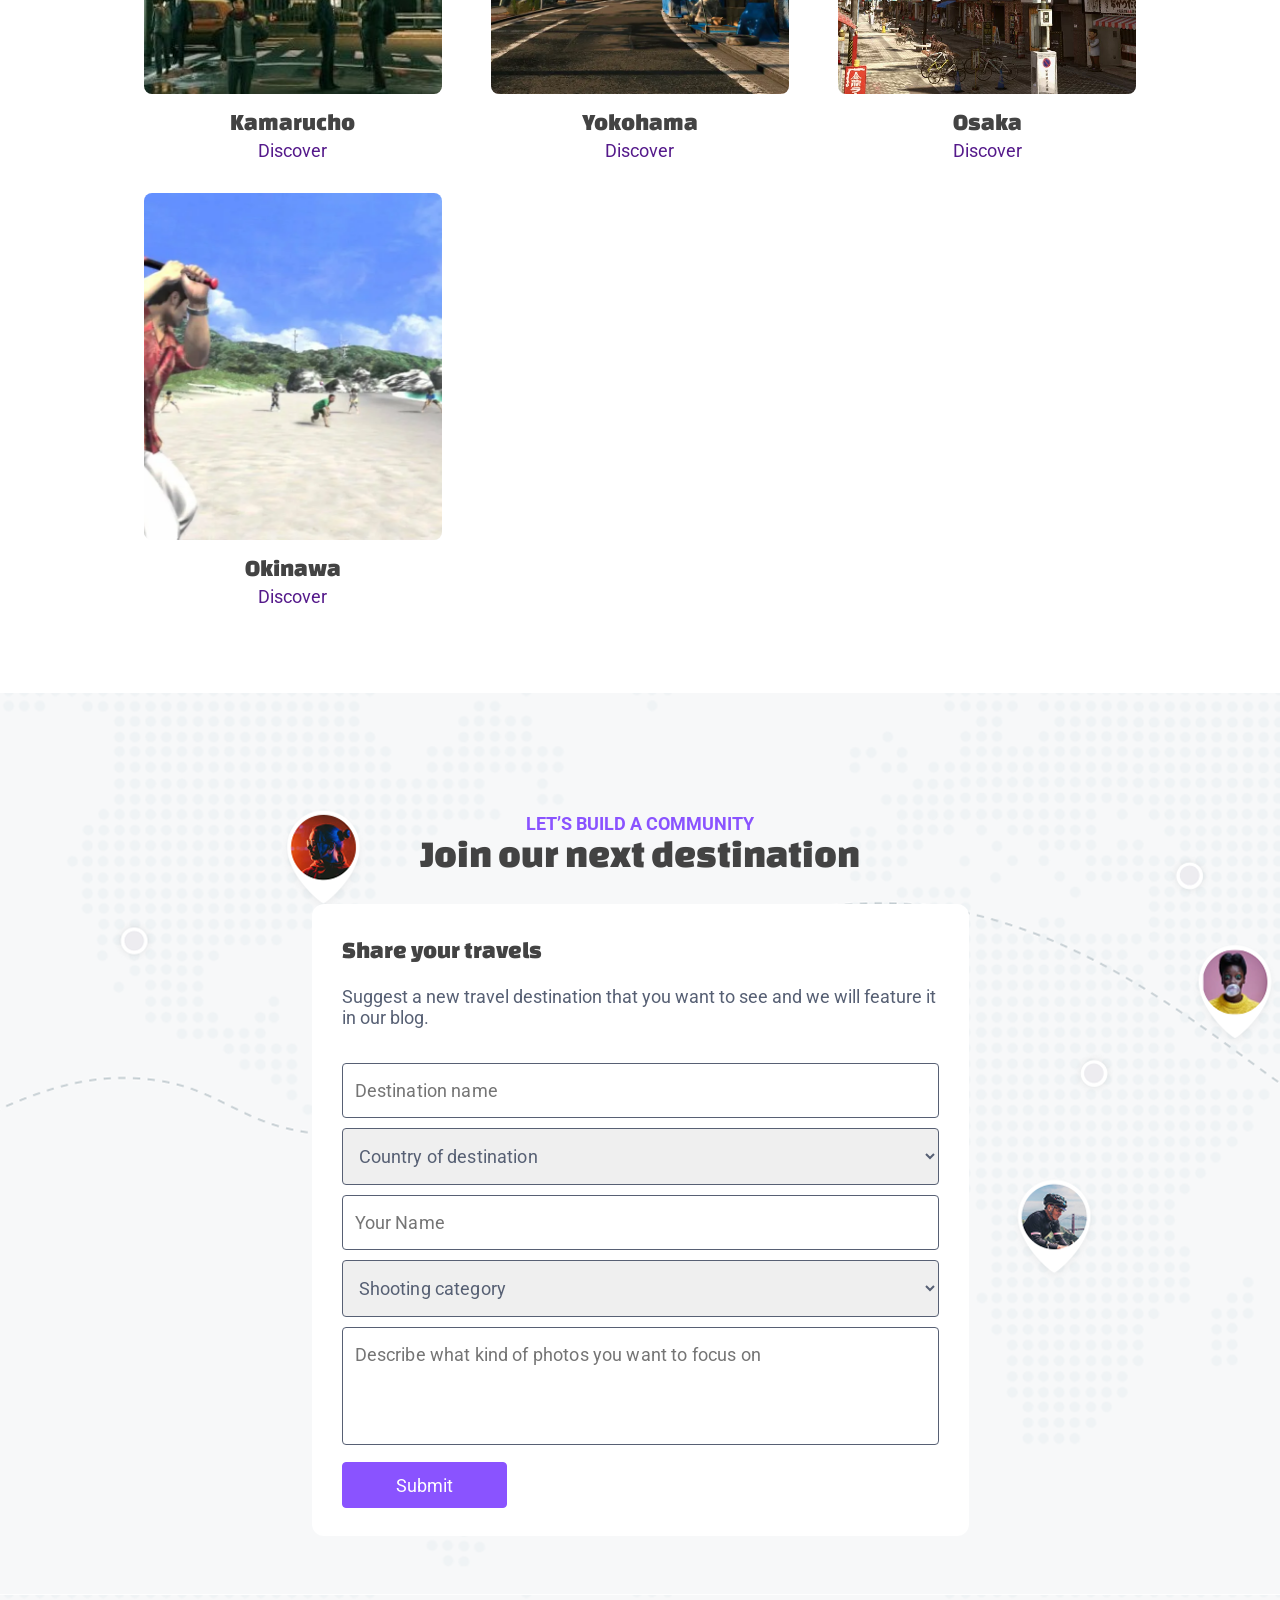
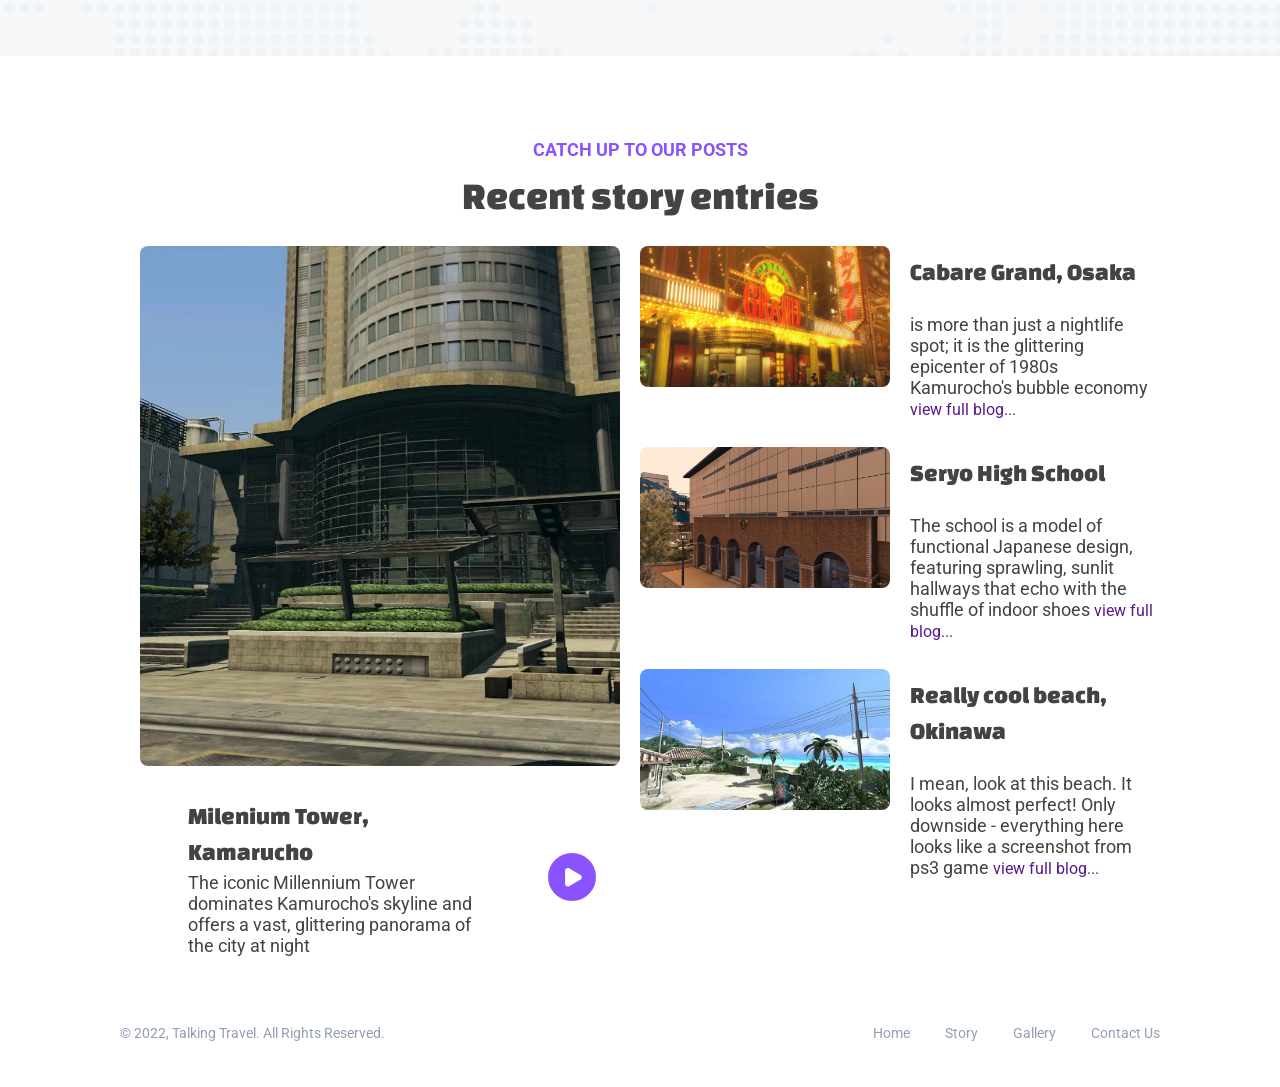
==== commit 798b0c6a: "Стилизация блока Join Community" ====
--- a/Pages/Home/Index.html
+++ b/Pages/Home/Index.html
@@ -107,27 +107,38 @@
                 </div>
             </div>
         </section>
-        <section>
-            <h3>Let’s build a community</h3>
-            <h2>Join our next destination</h2>
+        <section class="join_community_section">
+            <div class="block_header">
+                <h3>Let’s build a community</h3>
+                <h2>Join our next destination</h2>
+            </div>
             <form>
-                <h4></h4>
-                <p></p>
-                <input type="text" name="" id="">
-                <select name="" id="">
-                    <option value=""></option>
-                    <option value=""></option>
-                    <option value=""></option>
-                    <option value=""></option>
-                </select>
-                <input type="text" name="" id="">
-                <select name="" id="">
-                    <option value=""></option>
-                    <option value=""></option>
-                    <option value=""></option>
-                    <option value=""></option>
-                </select>
-                <textarea name="" id=""></textarea>
+                <div class="card_desription">
+                    <h4>Share your travels</h4>
+                    <p>Suggest a new travel destination that you want to see and we will feature it in our blog.</p>
+                </div>
+                <div class="form_fields">
+                    <input type="text" name="destination_name" id=""  placeholder="Destination name">
+                    <select name="country_of_destination" id="">
+                        <option value="" disabled selected hidden>Country of destination</option>
+                        <option value="">Japan</option>
+                        <option value="">America</option>
+                        <option value="">Russia</option>
+                        <option value="">China</option>
+                    </select>
+                    <input type="text" name="your_name" id="" placeholder="Your Name">
+                    <select name="Shooting_category" id="">
+                        <option value="" disabled selected hidden>Shooting category</option>
+                        <option value=""></option>
+                        <option value=""></option>
+                        <option value=""></option>
+                        <option value=""></option>
+                    </select>
+                    <textarea name="" id="" 
+                    placeholder="Describe what kind of photos you want to focus on"
+                    rows="4" ></textarea>
+                </div>
+                <button type="submit" class="button">Submit</button>
             </form>
         </section>
         <section class="recent_story">
--- a/Css/fonts.css
+++ b/Css/fonts.css
@@ -8,11 +8,13 @@
     --discovery-card-discover-size: 0.875rem;
     --recent-story-card-header-size: 1.33rem;
     --recent-story-card-discover-size: 0.875rem;
+    --form-input-size: 0.875rem;
     --footer-menu-text-size: 0.77rem;
     --primary-color: #8A53FF;
     --secondary-color: #42277e;
     --text-color: #434343;
     --accent-text-color: #000000;
+    --form-text-color: #576074;
     --neutral-text-color: #939EB4;
 }
 
@@ -150,6 +152,20 @@
     }
 }
 
+.join_community_section{
+    form{
+        .card_desription{
+            p{
+                color: var(--form-text-color);
+            }
+        }
+        input[type="text"], select, textarea, select option{
+            letter-spacing: 0.15px;
+            color: var(--form-text-color);
+        }
+    }
+}
+
 .footer_menu *{
     color: var(--neutral-text-color);
     font-size: var(--footer-menu-text-size);
--- a/Css/ui_kit.css
+++ b/Css/ui_kit.css
@@ -4,9 +4,16 @@
     background-color: #8A53FF;
     color: #FFFFFF;
     border-radius: 4px;
+    border: 1px solid #8A53FF;
     width: 165px;
     justify-content: center;
     height: 46px;
+    cursor: pointer;
+}
+
+.button:hover{
+    background-color: #FFFFFF;
+    color: #8A53FF;
 }
 
 .main_menu{
@@ -14,7 +21,7 @@
     flex-direction: row;
     justify-content: space-between;
     align-items: center;
-    padding: 2vh 3vw;
+    padding: 2px 119px;
 
     .logo{
         display: flex; 
@@ -52,6 +59,42 @@
     }
 }
 
+.join_community_section{
+    display: flex;
+    flex-direction: column;
+    align-items: center;
+    gap: 30px;
+    padding: 120px 0px;
+    background-image: url("../Assets/Img/Join Comunity Background.png");
+    block-header{
+        gap: 15px;
+    }
+    form{
+        width: 657px;
+        display: flex;
+        flex-direction: column;
+        gap: 17px;
+        background-color: #FFFFFF;
+        padding: 28px 30px;
+        border-radius: 12px;
+        .card_desription{
+            gap: 6px;
+        }
+    }
+}
+
+.form_fields{
+    display: flex;
+    flex-direction: column;
+    gap: 10px;
+    input[type="text"], select, textarea, select option{
+        padding: 16px 12px;
+        border: 1px solid;
+        border-radius: 4px;
+        resize:none;
+    }
+}
+
 .footer_menu{
     list-style: none;
     display: flex;
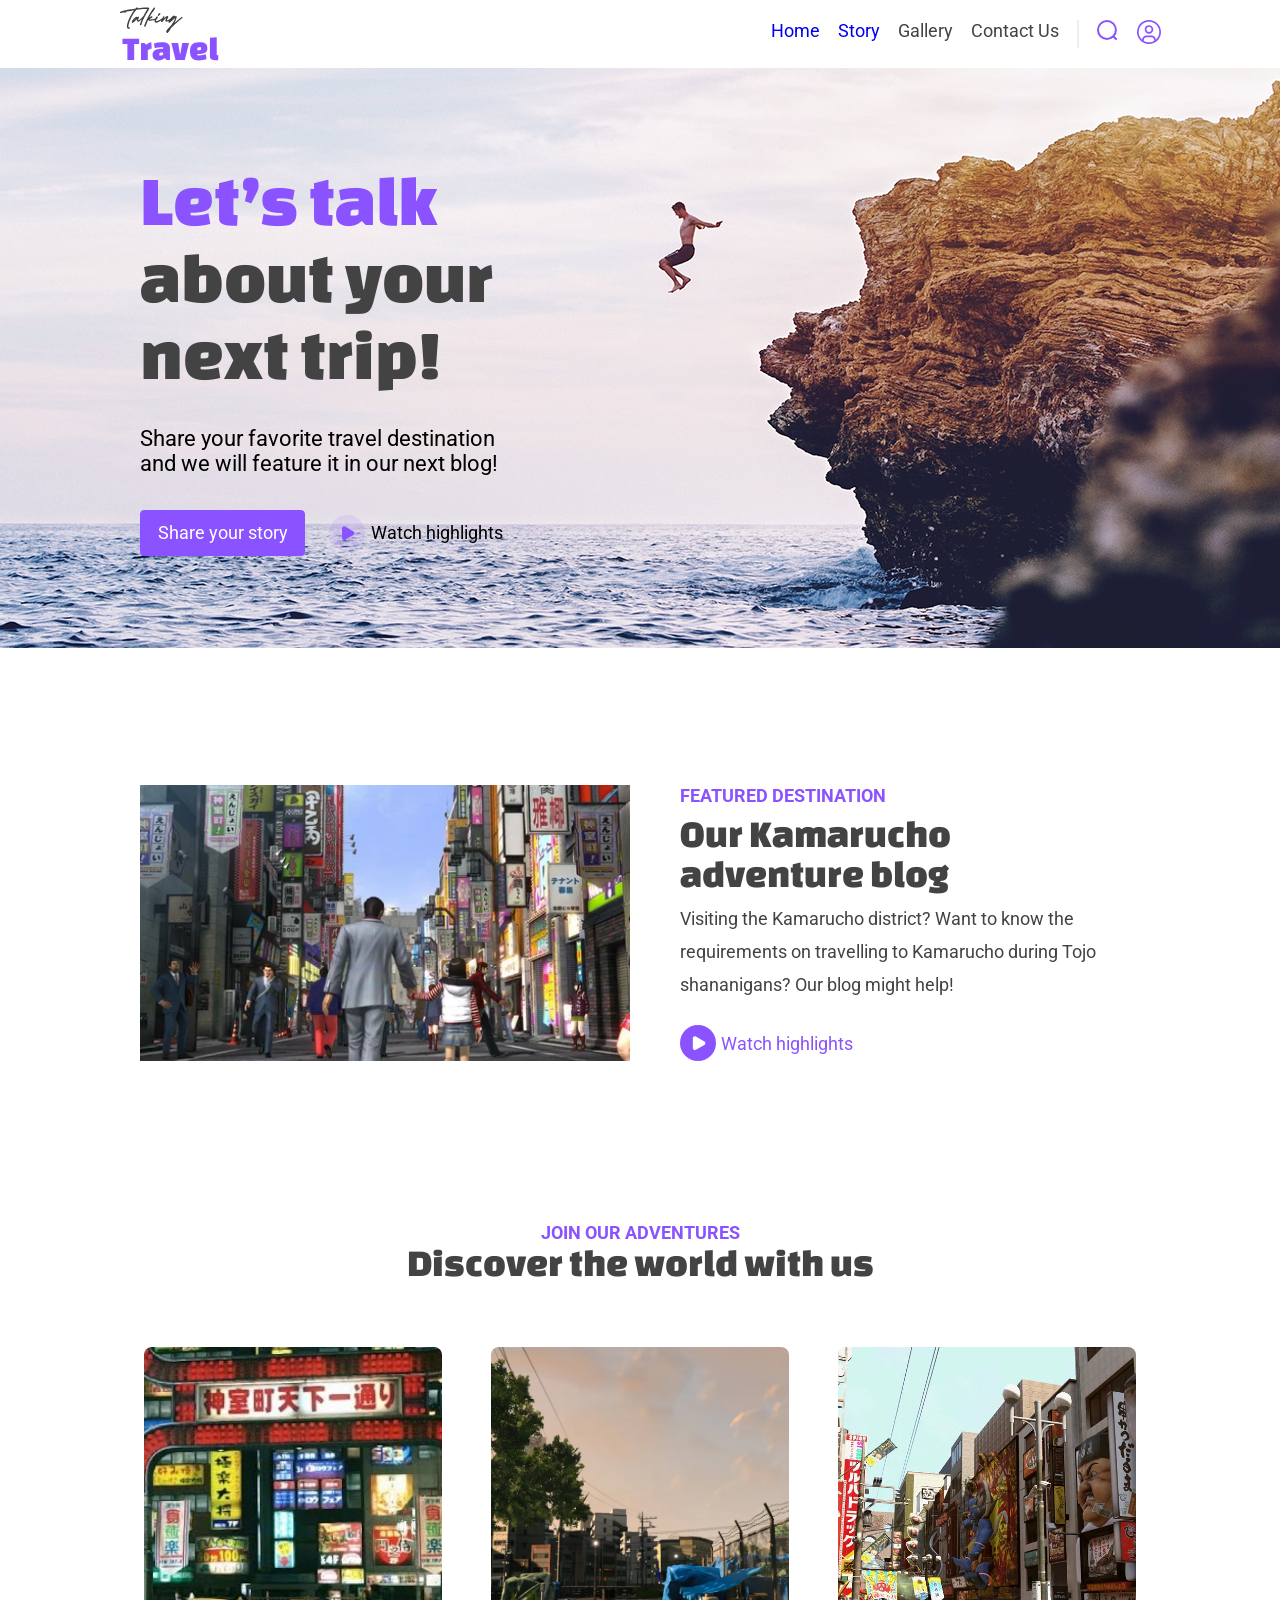
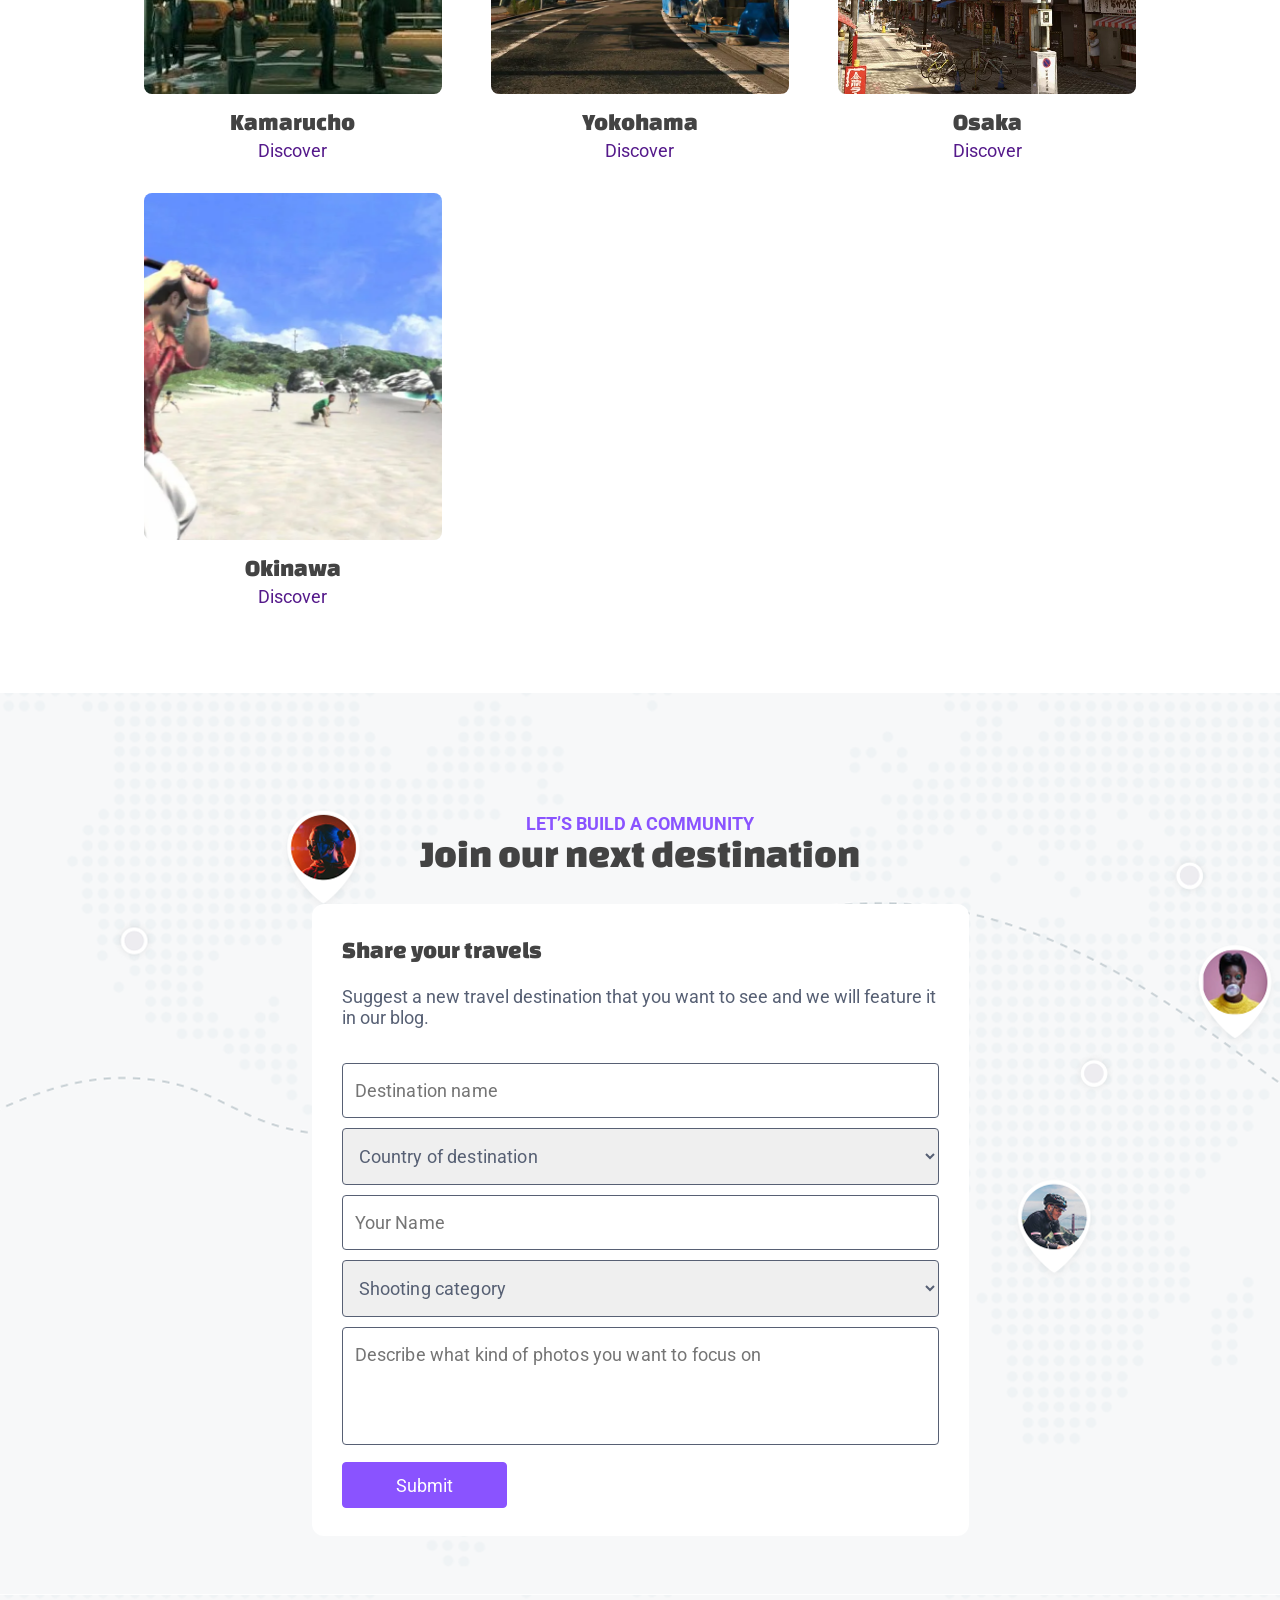
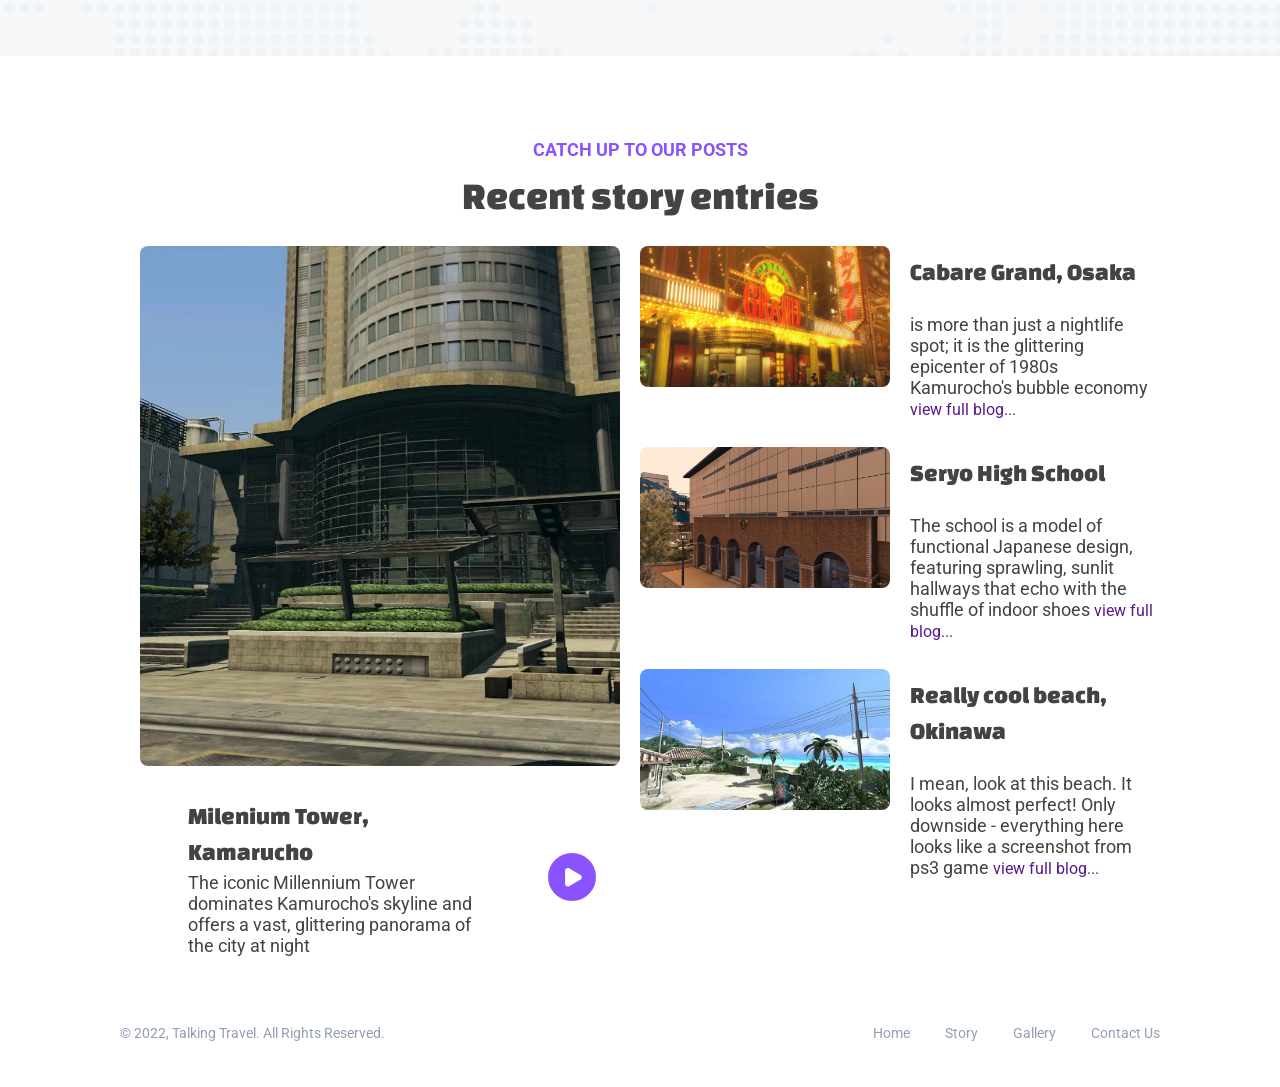
==== commit 89497f85: "Добавление кастомной кнопки начала видео" ====
--- a/Pages/Home/Index.html
+++ b/Pages/Home/Index.html
@@ -14,8 +14,8 @@
             <img src="../../Assets/Img/Header Logo.svg">
         </a>
         <nav>
-            <li data-current-page="true"><a>Home</a></li>
-            <li><a>Story</a></li>
+            <li data-current-page="true"><a href="../Home/Index.html">Home</a></li>
+            <li><a href="../Blog/Blog.html">Story</a></li>
             <li><a>Gallery</a></li>
             <li><a>Contact Us</a></li>
             <li class="separator"></li>
@@ -129,10 +129,10 @@
                     <input type="text" name="your_name" id="" placeholder="Your Name">
                     <select name="Shooting_category" id="">
                         <option value="" disabled selected hidden>Shooting category</option>
-                        <option value=""></option>
-                        <option value=""></option>
-                        <option value=""></option>
-                        <option value=""></option>
+                        <option value="">Shooting Marks</option>
+                        <option value="">Shooting Games</option>
+                        <option value="">Shooting things</option>
+                        <option value="">I don't know?</option>
                     </select>
                     <textarea name="" id="" 
                     placeholder="Describe what kind of photos you want to focus on"
--- a/Css/fonts.css
+++ b/Css/fonts.css
@@ -8,14 +8,25 @@
     --discovery-card-discover-size: 0.875rem;
     --recent-story-card-header-size: 1.33rem;
     --recent-story-card-discover-size: 0.875rem;
+    --blog-header-category-size: 1rem;
+    --blog-header-title-size: 2.77rem;
+    --blog-author-name-size: 0.875rem;
+    --blog-author-job-size: 0.77rem;
     --form-input-size: 0.875rem;
     --footer-menu-text-size: 0.77rem;
+    --blog-text-header-size: 1.77rem;
+    --blog-text-size: 0.875rem;
+    --blog-quotes-size: 2.33rem;
+    --disclamer-text-size: 0.875rem;
+    --blog-highlight-card-text-size: 0.77rem;
     --primary-color: #8A53FF;
     --secondary-color: #42277e;
     --text-color: #434343;
     --accent-text-color: #000000;
     --form-text-color: #576074;
     --neutral-text-color: #939EB4;
+    --blog-author-nickname-color: #495367;
+    --blog-author-job-color: #A2A7B1;
 }
 
 @font-face {
@@ -58,7 +69,6 @@
 }
 
 *{
-    @import url('https://fonts.googleapis.com/css2?family=Roboto:ital,wght@0,100..900;1,100..900&display=swap');
     box-sizing: border-box;
     font-family: Roboto, sans-serif;
     font-weight: 400;
@@ -166,8 +176,76 @@
     }
 }
 
+.blog_article_header{
+    .block_header{
+        justify-content: flex-start;
+        text-align: left;
+        gap: 0px;
+        h3{
+            font-size: var(--blog-header-category-size);
+        }
+        h2{
+            font-size: var(--blog-header-title-size);
+        }
+    }
+}
+
+.blog_author{
+    h5{
+        font-size: var(--blog-author-name-size);
+        color: var(--blog-author-nickname-color)
+    }
+    p{
+        font-size: var(--blog-author-job-size);
+        color: var(--blog-author-job-color);
+        font-style: italic;
+    }
+}
+
+.blog_text_paragraph{
+    display: flex;
+    flex-direction: column;
+    gap: 10px;
+    h3, p{
+        margin: 0px;
+    }
+    h3{
+        font-size: var(--blog-text-header-size);
+        line-height: 36px;
+    }
+    p{
+        font-size: var(--blog-text-size);
+    }
+}
+
+.quotes_container{
+    h2{
+        font-size: var(--blog-quotes-size);
+        margin: 0px;
+        line-height: 47px;
+        font-style: italic;
+    }
+}
+
 .footer_menu *{
     color: var(--neutral-text-color);
     font-size: var(--footer-menu-text-size);
     text-align: center;
+}
+
+.highlight_card{
+    font-size: var(--blog-highlight-card-text-size);
+    font-style: italic;
+    line-height: 22px;
+}
+
+.disclamer_block{
+    h6{
+        font-weight: 700;
+        
+    }
+    h6, p{
+        font-size: var(--disclamer-text-size);
+        line-height: 26px;
+    }
 }
--- a/Css/home.css
+++ b/Css/home.css
@@ -106,6 +106,7 @@
             gap: 2px;
             h4, p{
                 margin: 0px;
+                height: 100% ;
             }
         }
         img{
--- a/Css/ui_kit.css
+++ b/Css/ui_kit.css
@@ -14,6 +14,31 @@
 .button:hover{
     background-color: #FFFFFF;
     color: #8A53FF;
+}
+
+.video_container{
+    width: 100%;
+    display: grid;
+    grid-template: "video-area";
+    place-items: center;
+    *{
+        grid-area: video-area;
+    }
+    video{
+        width: 100%;
+    }
+    .customPlayButton{
+        background-image: url("../Assets/Img/Play button.svg");
+        z-index: 10;
+        background-color: transparent;
+        border: none;
+        cursor: pointer;
+        width: clamp(25px, 100%, 105px);
+        height: clamp(25px, 100%, 105px);
+        background-size: cover;
+        background-repeat: no-repeat;
+        opacity: 0.8; 
+    }
 }
 
 .main_menu{
@@ -95,6 +120,17 @@
     }
 }
 
+.disclamer_block{
+    display: flex;
+    flex-direction: column;
+    border-radius: 4px;
+    padding: 19px 29px;
+    background-color: var(--disclamer-background);
+    h6, p{
+        margin: 0px;
+    }
+}
+
 .footer_menu{
     list-style: none;
     display: flex;
